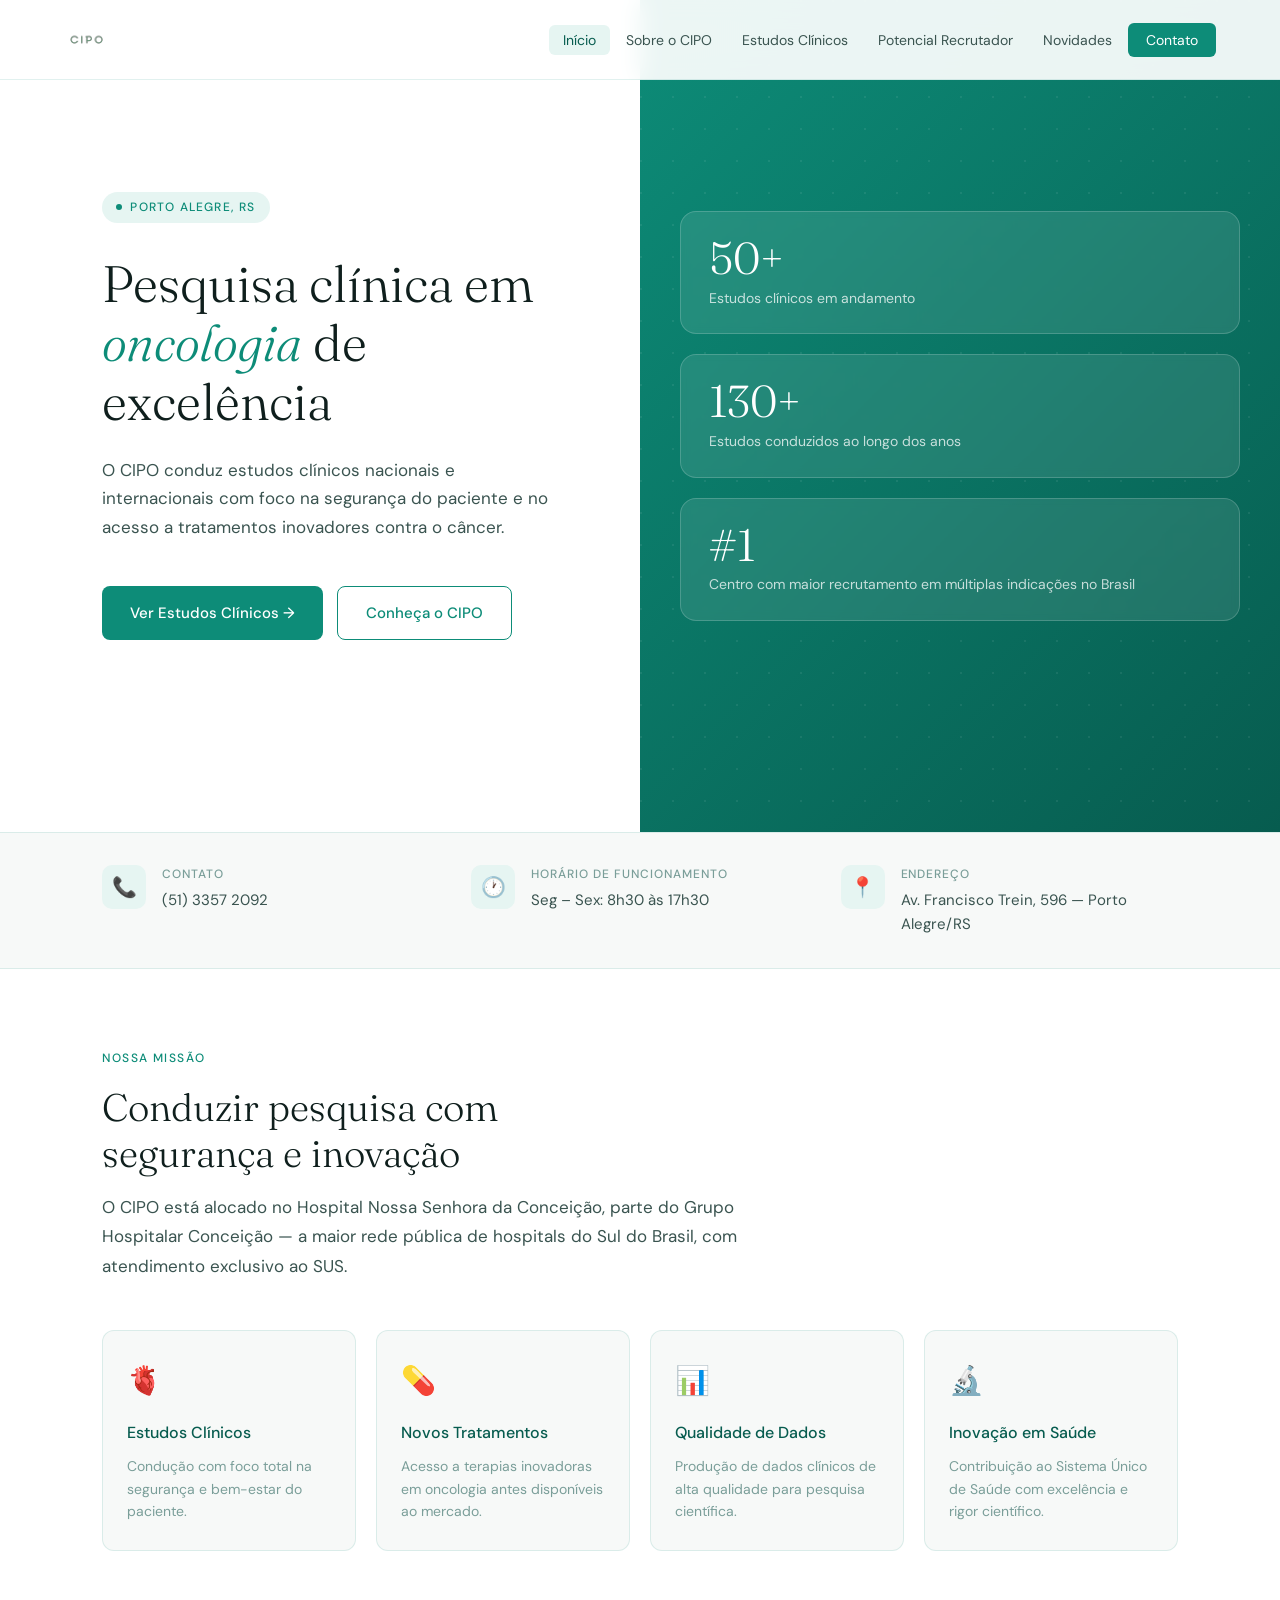
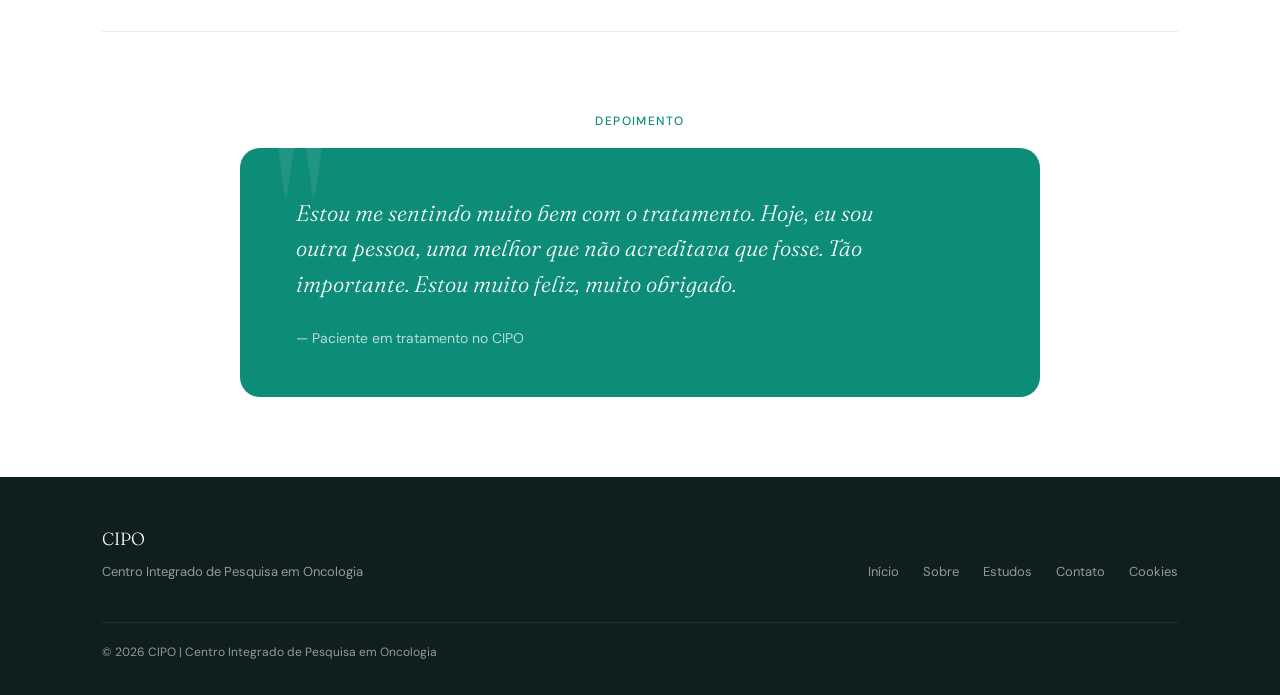
==== index.html @ 206fb2f0 "feat: refatoração e separação de CSS, atualização de logo de responsividade" ====
<!DOCTYPE html>
<html lang="pt-BR">
<head>
  <meta charset="UTF-8">
  <meta name="viewport" content="width=device-width, initial-scale=1.0">
  <title>CIPO — Centro Integrado de Pesquisa em Oncologia</title>

  <!-- Fontes -->
  <link href="https://fonts.googleapis.com/css2?family=Fraunces:ital,opsz,wght@0,9..144,300;0,9..144,400;1,9..144,300&family=DM+Sans:wght@300;400;500&display=swap" rel="stylesheet">

  <!-- Estilos -->
  <link rel="stylesheet" href="css/style.css">
</head>
<body>

<!-- ══════════════════════════════
     NAVBAR (igual em todas as páginas)
     ══════════════════════════════ -->
<nav id="navbar">
  <a href="index.html" class="logo">
    <img src="imagens/cipo logo.svg" alt="CIPO Logo" class="logo-img">
  
  </a>
  <ul class="nav-links">
    <li><a href="index.html"         class="active">Início</a></li>
    <li><a href="pages/sobre.html">Sobre o CIPO</a></li>
    <li><a href="pages/estudos.html">Estudos Clínicos</a></li>
    <li><a href="pages/recrutador.html">Potencial Recrutador</a></li>
    <li><a href="pages/novidades.html">Novidades</a></li>
    <li><a href="pages/contato.html" class="nav-cta">Contato</a></li>
  </ul>
</nav>

<!-- ══════════════════════════════
     HERO
     ══════════════════════════════ -->
<div class="hero">
  <div class="hero-left">
    <div class="hero-tag">Porto Alegre, RS</div>
    <h1>Pesquisa clínica em <em>oncologia</em> de excelência</h1>
    <p class="hero-desc">
      O CIPO conduz estudos clínicos nacionais e internacionais com foco
      na segurança do paciente e no acesso a tratamentos inovadores contra o câncer.
    </p>
    <div class="hero-actions">
      <a href="pages/estudos.html" class="btn-primary">Ver Estudos Clínicos →</a>
      <a href="pages/sobre.html"   class="btn-secondary">Conheça o CIPO</a>
    </div>
  </div>

  <div class="hero-right">
    <div class="hero-bg-pattern"></div>
    <div class="hero-right-inner">
      <div class="hero-stats">
        <div class="stat-card">
          <div class="stat-num">50+</div>
          <div class="stat-label">Estudos clínicos em andamento</div>
        </div>
        <div class="stat-card">
          <div class="stat-num">130+</div>
          <div class="stat-label">Estudos conduzidos ao longo dos anos</div>
        </div>
        <div class="stat-card">
          <div class="stat-num">#1</div>
          <div class="stat-label">Centro com maior recrutamento em múltiplas indicações no Brasil</div>
        </div>
      </div>
    </div>
  </div>
</div>

<!-- ══════════════════════════════
     BARRA DE INFO RÁPIDA
     ══════════════════════════════ -->
<div class="info-bar fade-in">
  <div class="info-item">
    <div class="info-icon">📞</div>
    <div>
      <div class="info-label">Contato</div>
      <div class="info-value">(51) 3357 2092</div>
    </div>
  </div>
  <div class="info-item">
    <div class="info-icon">🕐</div>
    <div>
      <div class="info-label">Horário de Funcionamento</div>
      <div class="info-value">Seg – Sex: 8h30 às 17h30</div>
    </div>
  </div>
  <div class="info-item">
    <div class="info-icon">📍</div>
    <div>
      <div class="info-label">Endereço</div>
      <div class="info-value">Av. Francisco Trein, 596 — Porto Alegre/RS</div>
    </div>
  </div>
</div>

<!-- ══════════════════════════════
     MISSÃO
     ══════════════════════════════ -->
<section class="fade-in">
  <span class="section-tag">Nossa missão</span>
  <h2 class="section-title">Conduzir pesquisa com<br>segurança e inovação</h2>
  <p class="section-body">
    O CIPO está alocado no Hospital Nossa Senhora da Conceição, parte do Grupo
    Hospitalar Conceição — a maior rede pública de hospitals do Sul do Brasil,
    com atendimento exclusivo ao SUS.
  </p>

  <div class="pillars">
    <div class="pillar">
      <div class="pillar-icon">🫀</div>
      <div class="pillar-name">Estudos Clínicos</div>
      <div class="pillar-desc">Condução com foco total na segurança e bem-estar do paciente.</div>
    </div>
    <div class="pillar">
      <div class="pillar-icon">💊</div>
      <div class="pillar-name">Novos Tratamentos</div>
      <div class="pillar-desc">Acesso a terapias inovadoras em oncologia antes disponíveis ao mercado.</div>
    </div>
    <div class="pillar">
      <div class="pillar-icon">📊</div>
      <div class="pillar-name">Qualidade de Dados</div>
      <div class="pillar-desc">Produção de dados clínicos de alta qualidade para pesquisa científica.</div>
    </div>
    <div class="pillar">
      <div class="pillar-icon">🔬</div>
      <div class="pillar-name">Inovação em Saúde</div>
      <div class="pillar-desc">Contribuição ao Sistema Único de Saúde com excelência e rigor científico.</div>
    </div>
  </div>
</section>

<div class="divider"></div>

<!-- ══════════════════════════════
     DEPOIMENTO
     ══════════════════════════════ -->
<section class="fade-in" style="text-align: center;">
  <span class="section-tag">Depoimento</span>
  <div class="testimony" style="text-align: left; max-width: 800px; margin: 0 auto;">
    <p class="testimony-text">
      Estou me sentindo muito bem com o tratamento. Hoje, eu sou outra pessoa,
      uma melhor que não acreditava que fosse. Tão importante. Estou muito feliz,
      muito obrigado.
    </p>
    <p class="testimony-author">— Paciente em tratamento no CIPO</p>
  </div>
</section>

<!-- ══════════════════════════════
     FOOTER
     ══════════════════════════════ -->
<footer>
  <div>
    <div class="footer-logo">CIPO</div>
    <p class="footer-tagline">Centro Integrado de Pesquisa em Oncologia</p>
  </div>
  <div class="footer-links">
    <a href="index.html">Início</a>
    <a href="pages/sobre.html">Sobre</a>
    <a href="pages/estudos.html">Estudos</a>
    <a href="pages/contato.html">Contato</a>
    <a href="#">Cookies</a>
  </div>
  <div class="footer-copy">© 2026 CIPO | Centro Integrado de Pesquisa em Oncologia</div>
</footer>

<script src="js/main.js"></script>
</body>
</html>
---- css/style.css ----
/* ============================================================
   CIPO — Estilos Globais
   Para mudar cores principais, edite as variáveis em :root
   ============================================================ */

*, *::before, *::after { box-sizing: border-box; margin: 0; padding: 0; }

:root {
  /* --- PALETA DE CORES --- */
  --teal:       #0D8C78;   /* cor principal (verde-azulado) */
  --teal-light: #1AAD94;   /* versão mais clara */
  --teal-pale:  #E6F5F2;   /* fundo suave */
  --teal-dark:  #075C4F;   /* versão escura (hover) */

  --ink:        #0F1F1D;   /* texto principal */
  --ink-mid:    #3A5450;   /* texto secundário */
  --ink-soft:   #7A9E99;   /* texto terciário / placeholder */

  --cream:      #F7F9F8;   /* fundo de seções alternadas */
  --white:      #FFFFFF;

  --border:     rgba(13,140,120,0.12);  /* borda padrão */
  --radius:     12px;                   /* arredondamento padrão */
}

html { scroll-behavior: smooth; }

body {
  font-family: 'DM Sans', sans-serif;
  background: var(--white);
  color: var(--ink);
  font-size: 16px;
  line-height: 1.6;
  overflow-x: hidden;
}

/* ── NAVBAR ── */
nav {
  position: fixed; top: 0; left: 0; right: 0; z-index: 100;
  display: flex; align-items: center; justify-content: space-between;
  padding: 0 5vw;
  height: 80px;
  background: rgba(255,255,255,0.92);
  backdrop-filter: blur(12px);
  border-bottom: 1px solid var(--border);
  transition: box-shadow 0.3s, height 0.3s;
}
nav.scrolled { box-shadow: 0 2px 24px rgba(13,140,120,0.08); height: 72px; }

.logo {
  display: flex; align-items: center; gap: 14px;
  text-decoration: none;
}
.logo-img {
  height: clamp(44px, 5vh, 52px);
  width: auto;
  transition: height 0.3s;
}
.logo-text {
  font-size: clamp(12px, 1.2vw, 14px);
  font-weight: 500;
  color: var(--ink-mid);
  letter-spacing: 0.04em;
  text-transform: uppercase;
  line-height: 1.2;
}

.nav-links {
  display: flex; align-items: center; gap: 2px;
  list-style: none;
}
.nav-links a {
  text-decoration: none;
  font-size: 14px; font-weight: 400;
  color: var(--ink-mid);
  padding: 6px 14px;
  border-radius: 6px;
  transition: background 0.2s, color 0.2s;
}
.nav-links a:hover,
.nav-links a.active {
  background: var(--teal-pale);
  color: var(--teal-dark);
}
/* botão de contato no menu */
.nav-cta {
  background: var(--teal) !important;
  color: var(--white) !important;
  padding: 8px 18px !important;
}
.nav-cta:hover { background: var(--teal-dark) !important; }

/* ── PÁGINAS ── */
.page { display: none; min-height: 100vh; padding-top: 68px; }
.page.active { display: block; }

/* ── BOTÕES ── */
.btn-primary {
  background: var(--teal); color: var(--white);
  border: none; border-radius: 8px;
  padding: 14px 28px; font-size: 15px; font-weight: 500;
  cursor: pointer; text-decoration: none;
  transition: background 0.2s, transform 0.15s;
  display: inline-flex; align-items: center; gap: 8px;
}
.btn-primary:hover { background: var(--teal-dark); transform: translateY(-1px); }

.btn-secondary {
  background: transparent; color: var(--teal);
  border: 1.5px solid var(--teal); border-radius: 8px;
  padding: 14px 28px; font-size: 15px; font-weight: 500;
  cursor: pointer; text-decoration: none;
  transition: background 0.2s, transform 0.15s;
  display: inline-flex; align-items: center; gap: 8px;
}
.btn-secondary:hover { background: var(--teal-pale); transform: translateY(-1px); }

/* ── SEÇÕES COMPARTILHADAS ── */
section { padding: 80px 8vw; }

.section-tag {
  font-size: 12px; font-weight: 500; letter-spacing: 0.12em;
  text-transform: uppercase; color: var(--teal);
  margin-bottom: 16px; display: block;
}
.section-title {
  font-family: 'Fraunces', serif;
  font-size: clamp(1.8rem, 3vw, 2.6rem);
  font-weight: 300; color: var(--ink);
  line-height: 1.2; margin-bottom: 16px;
}
.section-body {
  font-size: 17px; color: var(--ink-mid); line-height: 1.75;
  max-width: 640px; margin-bottom: 40px;
}
.divider {
  height: 1px; background: var(--border);
  margin: 0 8vw;
}

/* ── HERO (index.html) ── */
.hero {
  position: relative;
  min-height: calc(100vh - 68px);
  display: grid;
  grid-template-columns: 1fr 1fr;
  overflow: hidden;
}
.hero-left {
  display: flex; flex-direction: column; justify-content: center;
  padding: 80px 6vw 80px 8vw;
  position: relative; z-index: 2;
}
.hero-tag {
  display: inline-flex; align-items: center; gap: 8px;
  font-size: 12px; font-weight: 500; letter-spacing: 0.1em;
  text-transform: uppercase; color: var(--teal);
  background: var(--teal-pale); border-radius: 100px;
  padding: 6px 14px; margin-bottom: 32px;
  width: fit-content;
}
.hero-tag::before {
  content: ''; width: 6px; height: 6px;
  background: var(--teal); border-radius: 50%;
}
.hero h1 {
  font-family: 'Fraunces', serif;
  font-size: clamp(2.4rem, 4vw, 3.6rem);
  font-weight: 300; line-height: 1.15;
  color: var(--ink);
  margin-bottom: 24px;
}
.hero h1 em { font-style: italic; color: var(--teal); }
.hero-desc {
  font-size: 17px; color: var(--ink-mid);
  line-height: 1.7; max-width: 480px;
  margin-bottom: 44px;
}
.hero-actions { display: flex; gap: 14px; flex-wrap: wrap; }

.hero-right {
  position: relative; overflow: hidden;
  background: linear-gradient(135deg, #0D8C78 0%, #075C4F 100%);
}
.hero-right-inner {
  position: absolute; inset: 0;
  display: flex; align-items: center; justify-content: center;
}
.hero-stats { display: grid; gap: 20px; padding: 40px; width: 100%; }

.stat-card {
  background: rgba(255,255,255,0.1);
  border: 1px solid rgba(255,255,255,0.18);
  border-radius: 16px; padding: 24px 28px;
  backdrop-filter: blur(4px);
  animation: fadeUp 0.7s ease both;
}
.stat-card:nth-child(2) { animation-delay: 0.1s; }
.stat-card:nth-child(3) { animation-delay: 0.2s; }

.stat-num {
  font-family: 'Fraunces', serif;
  font-size: 2.8rem; font-weight: 300;
  color: var(--white); line-height: 1;
  margin-bottom: 6px;
}
.stat-label { font-size: 14px; color: rgba(255,255,255,0.75); }

.hero-bg-pattern {
  position: absolute; inset: 0; opacity: 0.07;
  background-image: radial-gradient(circle at 1px 1px, white 1px, transparent 0);
  background-size: 32px 32px;
}

@keyframes fadeUp {
  from { opacity: 0; transform: translateY(20px); }
  to   { opacity: 1; transform: translateY(0); }
}

/* ── BARRA DE INFO RÁPIDA ── */
.info-bar {
  background: var(--cream);
  border-top: 1px solid var(--border);
  border-bottom: 1px solid var(--border);
  padding: 32px 8vw;
  display: grid; grid-template-columns: repeat(3, 1fr);
  gap: 32px;
}
.info-item { display: flex; align-items: flex-start; gap: 16px; }
.info-icon {
  width: 44px; height: 44px; flex-shrink: 0;
  background: var(--teal-pale); border-radius: 10px;
  display: flex; align-items: center; justify-content: center;
  font-size: 20px;
}
.info-label {
  font-size: 12px; font-weight: 500; text-transform: uppercase;
  letter-spacing: 0.08em; color: var(--ink-soft); margin-bottom: 4px;
}
.info-value { font-size: 15px; color: var(--ink-mid); }

/* ── PILARES DA MISSÃO ── */
.pillars {
  display: grid; grid-template-columns: repeat(4, 1fr);
  gap: 20px; margin-top: 48px;
}
.pillar {
  background: var(--cream); border-radius: var(--radius);
  padding: 28px 24px;
  border: 1px solid var(--border);
  transition: border-color 0.2s, transform 0.2s;
}
.pillar:hover { border-color: var(--teal); transform: translateY(-3px); }
.pillar-icon  { font-size: 28px; margin-bottom: 16px; }
.pillar-name  { font-weight: 500; font-size: 16px; color: var(--teal-dark); margin-bottom: 10px; }
.pillar-desc  { font-size: 14px; color: var(--ink-soft); line-height: 1.6; }

/* ── DEPOIMENTO ── */
.testimony {
  background: var(--teal); border-radius: 20px;
  padding: 48px 56px; margin-top: 48px;
  position: relative; overflow: hidden;
}
.testimony::before {
  content: '"';
  font-family: 'Fraunces', serif;
  font-size: 14rem; color: rgba(255,255,255,0.08);
  position: absolute; top: -40px; left: 32px;
  line-height: 1; pointer-events: none;
}
.testimony-text {
  font-family: 'Fraunces', serif;
  font-size: 1.4rem; font-weight: 300; font-style: italic;
  color: var(--white); line-height: 1.6;
  max-width: 600px; position: relative; z-index: 1;
}
.testimony-author {
  margin-top: 24px; font-size: 14px;
  color: rgba(255,255,255,0.7); position: relative; z-index: 1;
}

/* ── SOBRE: EQUIPE ── */
.about-grid {
  display: grid; grid-template-columns: 1fr 1fr;
  gap: 60px; align-items: start;
}
.about-text p { color: var(--ink-mid); line-height: 1.8; margin-bottom: 20px; font-size: 16px; }
.about-images { display: grid; grid-template-columns: 1fr 1fr; gap: 12px; }
.about-img-placeholder {
  border-radius: 10px; overflow: hidden;
  background: linear-gradient(135deg, var(--teal-pale), #cdeae4);
  display: flex; align-items: center; justify-content: center;
  color: var(--teal); font-size: 40px; height: 180px;
}

.team-section { background: var(--cream); }
.team-category { margin-bottom: 36px; }
.team-cat-title {
  font-size: 11px; font-weight: 500; letter-spacing: 0.14em;
  text-transform: uppercase; color: var(--teal);
  padding-bottom: 12px; margin-bottom: 16px;
  border-bottom: 2px solid var(--teal-pale);
}
.team-grid { display: grid; grid-template-columns: repeat(auto-fill, minmax(240px, 1fr)); gap: 12px; }
.team-card {
  background: var(--white); border-radius: 10px;
  padding: 16px 20px; border: 1px solid var(--border);
  display: flex; align-items: center; gap: 14px;
}
.team-avatar {
  width: 40px; height: 40px; border-radius: 50%;
  background: linear-gradient(135deg, var(--teal-pale), #cdeae4);
  flex-shrink: 0; display: flex; align-items: center;
  justify-content: center; font-size: 14px; color: var(--teal);
  font-weight: 500;
}
.team-name  { font-size: 14px; font-weight: 500; color: var(--ink); }
.team-role  { font-size: 12px; color: var(--ink-soft); margin-top: 2px; }

/* ── ESTUDOS CLÍNICOS ── */
.estudos-header {
  display: flex; align-items: flex-start;
  justify-content: space-between; gap: 40px; flex-wrap: wrap;
  margin-bottom: 48px;
}
.estudos-search {
  display: flex; gap: 10px; align-items: center;
  background: var(--cream); border: 1.5px solid var(--border);
  border-radius: 10px; padding: 10px 16px; width: 300px;
}
.estudos-search input {
  border: none; background: transparent; outline: none;
  font-family: 'DM Sans', sans-serif;
  font-size: 14px; color: var(--ink); width: 100%;
}
.estudos-search input::placeholder { color: var(--ink-soft); }

.cancer-type { margin-bottom: 52px; }
.cancer-type-header { display: flex; align-items: center; gap: 12px; margin-bottom: 24px; }
.cancer-type-dot { width: 10px; height: 10px; background: var(--teal); border-radius: 50%; }
.cancer-type-title { font-family: 'Fraunces', serif; font-size: 1.3rem; font-weight: 400; color: var(--ink); }

.study-cards { display: grid; gap: 16px; }
.study-card {
  background: var(--white); border: 1px solid var(--border);
  border-radius: var(--radius); padding: 24px 28px;
  border-left: 4px solid var(--teal);
  transition: box-shadow 0.2s;
}
.study-card:hover { box-shadow: 0 4px 24px rgba(13,140,120,0.1); }
.study-name { font-weight: 500; color: var(--teal-dark); font-size: 15px; margin-bottom: 14px; }
.study-badge {
  display: inline-block; background: #FFF3CD; color: #7A5C00;
  font-size: 11px; font-weight: 500; padding: 3px 10px;
  border-radius: 100px; margin-left: 10px; vertical-align: middle;
}
.study-criteria {
  list-style: none; display: flex; flex-wrap: wrap;
  gap: 8px; margin-bottom: 16px;
}
.study-criteria li {
  background: var(--teal-pale); color: var(--teal-dark);
  font-size: 12px; padding: 4px 12px; border-radius: 100px;
}
.study-link {
  font-size: 13px; color: var(--teal); text-decoration: none;
  font-weight: 500; display: inline-flex; align-items: center; gap: 4px;
}
.study-link:hover { color: var(--teal-dark); }

/* ── POTENCIAL RECRUTADOR ── */
.recruta-hero {
  background: linear-gradient(135deg, var(--teal-dark) 0%, var(--teal) 100%);
  border-radius: 20px; padding: 56px 60px;
  color: var(--white); margin-bottom: 48px;
}
.recruta-hero h2 { font-family: 'Fraunces', serif; font-size: 2rem; font-weight: 300; margin-bottom: 16px; }
.recruta-hero p  { font-size: 16px; color: rgba(255,255,255,0.8); max-width: 560px; }

.recruta-grid { display: grid; grid-template-columns: repeat(3, 1fr); gap: 20px; }
.recruta-card {
  background: var(--cream); border: 1px solid var(--border);
  border-radius: var(--radius); padding: 28px 24px;
  transition: border-color 0.2s, transform 0.2s;
}
.recruta-card:hover { border-color: var(--teal); transform: translateY(-2px); }
.recruta-cancer {
  font-weight: 500; color: var(--teal-dark); font-size: 16px;
  margin-bottom: 12px; display: flex; align-items: center; gap: 8px;
}
.recruta-rank {
  background: var(--teal); color: var(--white);
  font-size: 11px; font-weight: 500; padding: 3px 10px; border-radius: 100px;
}
.recruta-detail { font-size: 14px; color: var(--ink-soft); line-height: 1.6; }

/* ── NOVIDADES ── */
.news-grid { display: grid; grid-template-columns: repeat(3, 1fr); gap: 24px; margin-top: 40px; }
.news-card {
  border: 1px solid var(--border); border-radius: var(--radius);
  overflow: hidden; background: var(--white);
  transition: box-shadow 0.2s, transform 0.2s;
}
.news-card:hover { box-shadow: 0 6px 32px rgba(13,140,120,0.1); transform: translateY(-3px); }
.news-thumb {
  height: 180px; background: linear-gradient(135deg, var(--teal-pale), #b8e6de);
  display: flex; align-items: center; justify-content: center; font-size: 40px;
}
.news-body    { padding: 20px 22px; }
.news-date    { font-size: 12px; color: var(--ink-soft); margin-bottom: 8px; }
.news-title   { font-weight: 500; color: var(--ink); font-size: 15px; line-height: 1.4; margin-bottom: 10px; }
.news-excerpt { font-size: 13px; color: var(--ink-soft); line-height: 1.6; }

.instagram-section { background: var(--cream); padding: 60px 8vw; }
.insta-grid {
  display: grid; grid-template-columns: repeat(5, 1fr);
  gap: 8px; margin-top: 32px;
}
.insta-cell {
  aspect-ratio: 1;
  background: linear-gradient(135deg, var(--teal-pale), #b8e6de);
  border-radius: 8px; display: flex; align-items: center;
  justify-content: center; font-size: 24px; cursor: pointer;
  transition: opacity 0.2s;
}
.insta-cell:hover { opacity: 0.85; }

/* ── CONTATO ── */
.contact-grid { display: grid; grid-template-columns: 1fr 1fr; gap: 60px; align-items: start; }
.contact-info-title { font-family: 'Fraunces', serif; font-size: 1.6rem; font-weight: 300; color: var(--ink); margin-bottom: 32px; }
.contact-detail { display: flex; align-items: flex-start; gap: 16px; margin-bottom: 24px; }
.contact-detail-icon {
  width: 44px; height: 44px;
  background: var(--teal-pale); border-radius: 10px;
  display: flex; align-items: center; justify-content: center;
  font-size: 18px; flex-shrink: 0;
}
.contact-detail-label { font-size: 12px; color: var(--ink-soft); text-transform: uppercase; letter-spacing: 0.08em; margin-bottom: 4px; }
.contact-detail-value { font-size: 15px; color: var(--ink-mid); }

.map-placeholder {
  margin-top: 24px; height: 220px;
  background: linear-gradient(135deg, #e0f2ee, #c5e8e0);
  border-radius: 12px; border: 1px solid var(--border);
  display: flex; align-items: center; justify-content: center;
  flex-direction: column; gap: 8px; color: var(--teal); font-size: 14px;
}
.map-placeholder .map-icon { font-size: 32px; }

.contact-form-title { font-family: 'Fraunces', serif; font-size: 1.6rem; font-weight: 300; color: var(--ink); margin-bottom: 32px; }
.form-group { margin-bottom: 20px; }
.form-group label { display: block; font-size: 13px; font-weight: 500; color: var(--ink-mid); margin-bottom: 8px; }
.form-group input,
.form-group textarea {
  width: 100%; padding: 12px 16px;
  border: 1.5px solid var(--border); border-radius: 8px;
  font-family: 'DM Sans', sans-serif; font-size: 15px;
  color: var(--ink); background: var(--cream);
  outline: none; transition: border-color 0.2s; resize: vertical;
}
.form-group input:focus,
.form-group textarea:focus { border-color: var(--teal); background: var(--white); }

/* ── FOOTER ── */
footer {
  background: var(--ink); color: rgba(255,255,255,0.55);
  padding: 48px 8vw 32px;
  display: grid; grid-template-columns: 1fr auto;
  gap: 40px; align-items: end;
}
.footer-logo { font-family: 'Fraunces', serif; font-size: 1.1rem; font-weight: 300; color: var(--white); margin-bottom: 8px; }
.footer-tagline { font-size: 13px; }
.footer-links { display: flex; gap: 24px; flex-wrap: wrap; }
.footer-links a { color: rgba(255,255,255,0.55); text-decoration: none; font-size: 13px; transition: color 0.2s; }
.footer-links a:hover { color: var(--white); }
.footer-copy { grid-column: 1 / -1; border-top: 1px solid rgba(255,255,255,0.08); padding-top: 20px; font-size: 12px; }

/* ── ANIMAÇÕES ── */
.fade-in {
  opacity: 0; transform: translateY(16px);
  transition: opacity 0.5s ease, transform 0.5s ease;
}
.fade-in.visible { opacity: 1; transform: none; }
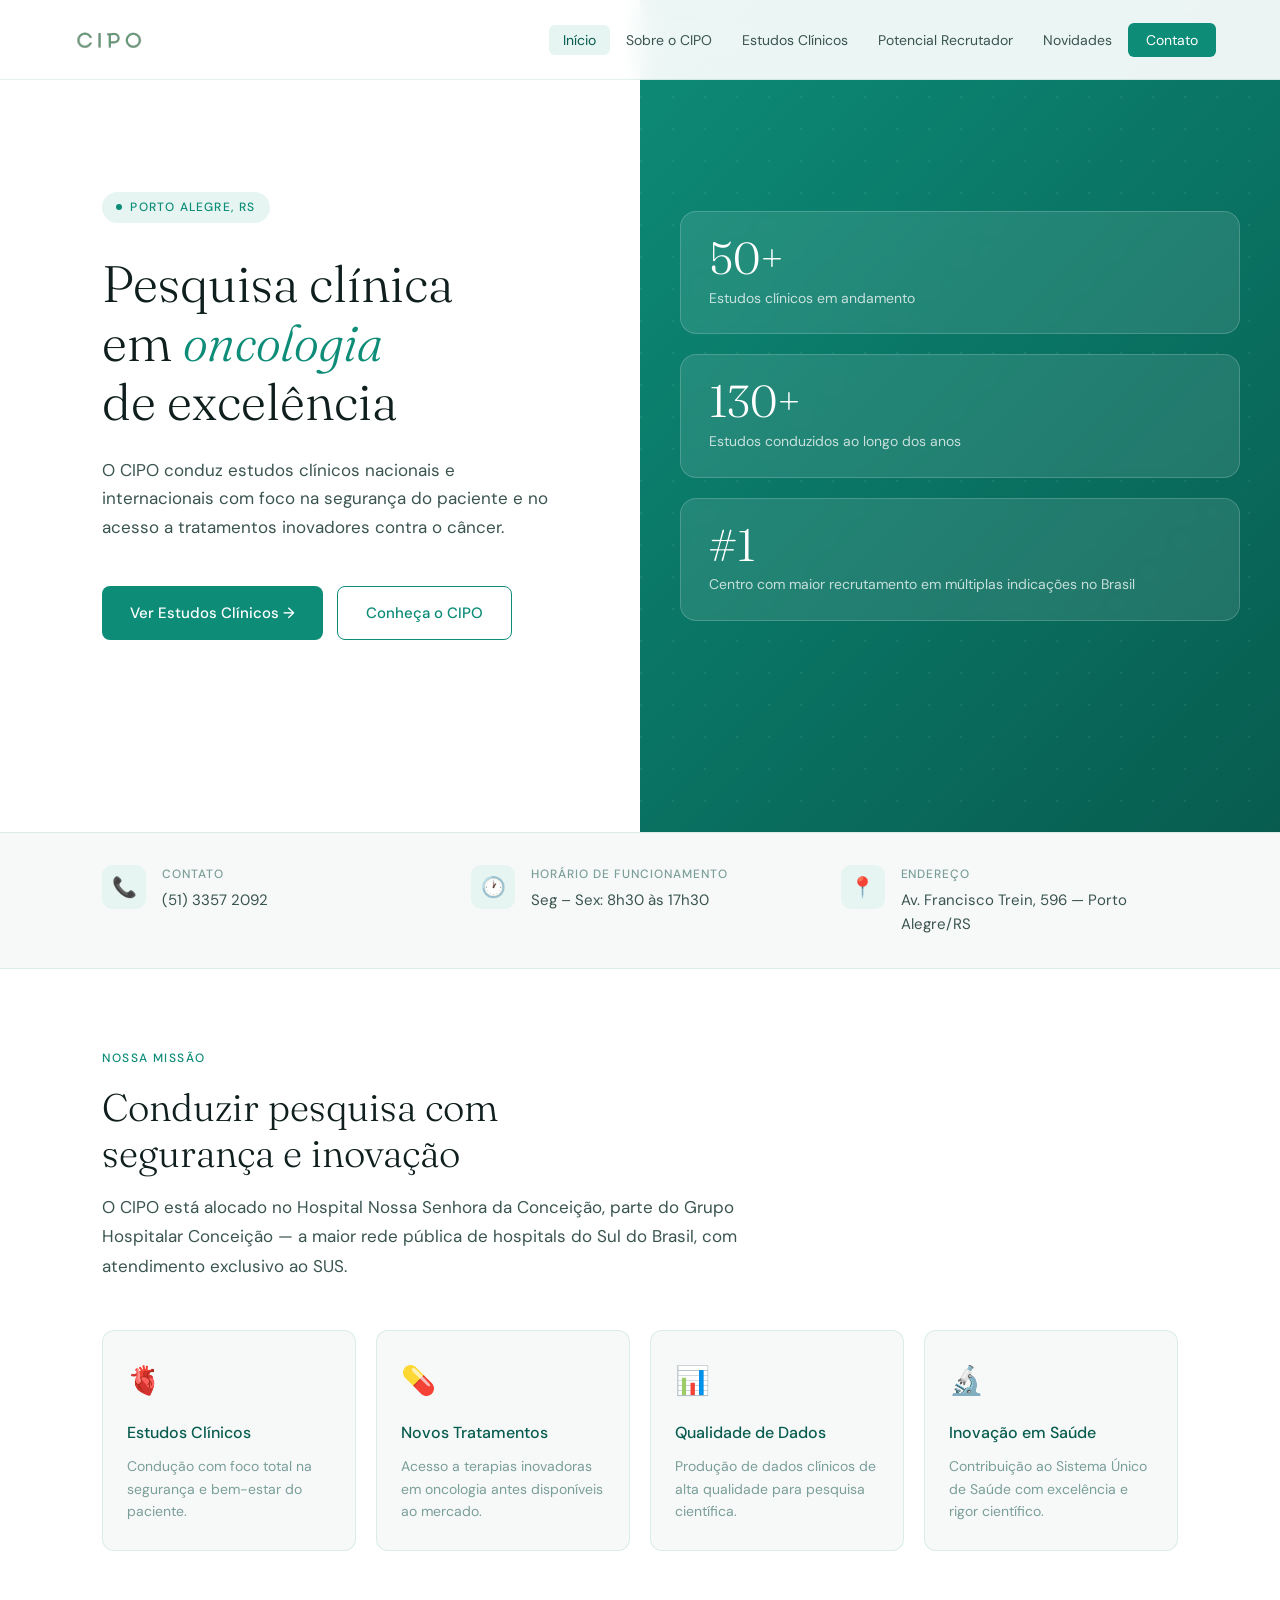
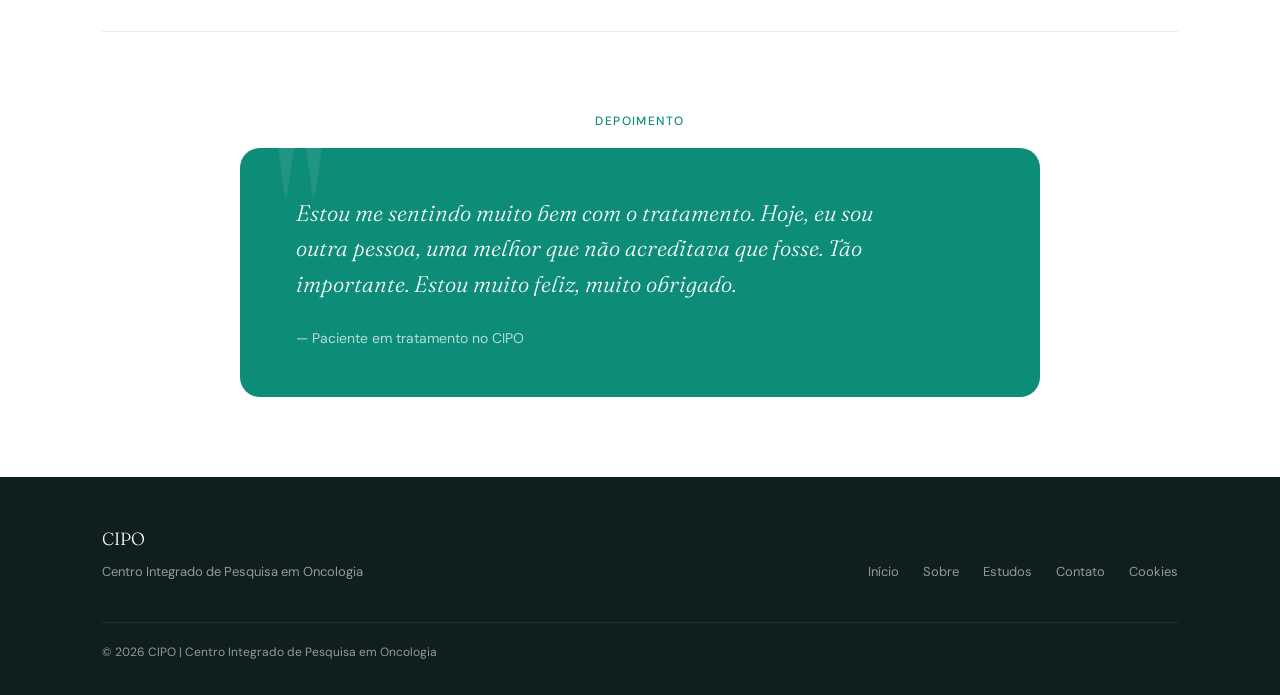
==== commit c7153ddb: "feat: refatoração modular do CSS, atualização da equipe e correções de UI" ====
--- a/index.html
+++ b/index.html
@@ -9,7 +9,9 @@
   <link href="https://fonts.googleapis.com/css2?family=Fraunces:ital,opsz,wght@0,9..144,300;0,9..144,400;1,9..144,300&family=DM+Sans:wght@300;400;500&display=swap" rel="stylesheet">
 
   <!-- Estilos -->
-  <link rel="stylesheet" href="css/style.css">
+  <link rel="stylesheet" href="css/variables.css">
+  <link rel="stylesheet" href="css/global.css">
+  <link rel="stylesheet" href="css/home.css">
 </head>
 <body>
 
--- a/css/variables.css
+++ b/css/variables.css
@@ -0,0 +1,17 @@
+:root {
+  /* --- PALETA DE CORES --- */
+  --teal:       #0D8C78;   /* cor principal (verde-azulado) */
+  --teal-light: #1AAD94;   /* versão mais clara */
+  --teal-pale:  #E6F5F2;   /* fundo suave */
+  --teal-dark:  #075C4F;   /* versão escura (hover) */
+
+  --ink:        #0F1F1D;   /* texto principal */
+  --ink-mid:    #3A5450;   /* texto secundário */
+  --ink-soft:   #7A9E99;   /* texto terciário / placeholder */
+
+  --cream:      #F7F9F8;   /* fundo de seções alternadas */
+  --white:      #FFFFFF;
+
+  --border:     rgba(13,140,120,0.12);  /* borda padrão */
+  --radius:     12px;                   /* arredondamento padrão */
+}
--- a/css/global.css
+++ b/css/global.css
@@ -0,0 +1,189 @@
+/* ============================================================
+   CIPO — Estilos Globais
+   ============================================================ */
+
+*, *::before, *::after { box-sizing: border-box; margin: 0; padding: 0; }
+
+html { scroll-behavior: smooth; }
+
+body {
+  font-family: 'DM Sans', sans-serif;
+  background: var(--white);
+  color: var(--ink);
+  font-size: 16px;
+  line-height: 1.6;
+  overflow-x: hidden;
+}
+
+/* ── NAVBAR ── */
+nav {
+  position: fixed; top: 0; left: 0; right: 0; z-index: 100;
+  display: flex; align-items: center; justify-content: space-between;
+  padding: 0 5vw;
+  height: 80px;
+  background: rgba(255,255,255,0.92);
+  backdrop-filter: blur(12px);
+  border-bottom: 1px solid var(--border);
+  transition: box-shadow 0.3s, height 0.3s;
+}
+nav.scrolled { box-shadow: 0 2px 24px rgba(13,140,120,0.08); height: 72px; }
+
+.logo {
+  display: flex; align-items: center; gap: 14px;
+  text-decoration: none;
+}
+.logo-img {
+  height: clamp(90px, 6vh, 60px);
+  width: auto;
+  transition: height 0.3s;
+  display: block;
+}
+.logo-text {
+  font-size: clamp(12px, 1.2vw, 14px);
+  font-weight: 500;
+  color: var(--ink-mid);
+  letter-spacing: 0.04em;
+  text-transform: uppercase;
+  line-height: 1.2;
+}
+
+.nav-links {
+  display: flex; align-items: center; gap: 2px;
+  list-style: none;
+  white-space: nowrap;
+}
+.nav-links a {
+  text-decoration: none;
+  font-size: 14px; font-weight: 400;
+  color: var(--ink-mid);
+  padding: 6px 14px;
+  border-radius: 6px;
+  transition: background 0.2s, color 0.2s;
+}
+.nav-links a:hover,
+.nav-links a.active {
+  background: var(--teal-pale);
+  color: var(--teal-dark);
+}
+/* botão de contato no menu */
+.nav-cta {
+  background: var(--teal) !important;
+  color: var(--white) !important;
+  padding: 8px 18px !important;
+}
+.nav-cta:hover { background: var(--teal-dark) !important; }
+
+/* ── PÁGINAS ── */
+.page { display: none; min-height: 100vh; padding-top: 68px; }
+.page.active { display: block; }
+
+/* ── BOTÕES ── */
+.btn-primary {
+  background: var(--teal); color: var(--white);
+  border: none; border-radius: 8px;
+  padding: 14px 28px; font-size: 15px; font-weight: 500;
+  cursor: pointer; text-decoration: none;
+  transition: background 0.2s, transform 0.15s;
+  display: inline-flex; align-items: center; gap: 8px;
+}
+.btn-primary:hover { background: var(--teal-dark); transform: translateY(-1px); }
+
+.btn-secondary {
+  background: transparent; color: var(--teal);
+  border: 1.5px solid var(--teal); border-radius: 8px;
+  padding: 14px 28px; font-size: 15px; font-weight: 500;
+  cursor: pointer; text-decoration: none;
+  transition: background 0.2s, transform 0.15s;
+  display: inline-flex; align-items: center; gap: 8px;
+}
+.btn-secondary:hover { background: var(--teal-pale); transform: translateY(-1px); }
+
+/* ── SEÇÕES COMPARTILHADAS ── */
+section { padding: 80px 8vw; }
+
+.section-tag {
+  font-size: 12px; font-weight: 500; letter-spacing: 0.12em;
+  text-transform: uppercase; color: var(--teal);
+  margin-bottom: 16px; display: block;
+}
+.section-title {
+  font-family: 'Fraunces', serif;
+  font-size: clamp(1.8rem, 3vw, 2.6rem);
+  font-weight: 300; color: var(--ink);
+  line-height: 1.2; margin-bottom: 16px;
+  text-wrap: balance;
+  overflow-wrap: break-word;
+  hyphens: none;
+}
+.section-body {
+  font-size: 17px; color: var(--ink-mid); line-height: 1.75;
+  max-width: 640px; margin-bottom: 40px;
+}
+.divider {
+  height: 1px; background: var(--border);
+  margin: 0 8vw;
+}
+
+/* ── DEPOIMENTO ── */
+.testimony {
+  background: var(--teal); border-radius: 20px;
+  padding: 48px 56px; margin-top: 48px;
+  position: relative; overflow: hidden;
+}
+.testimony::before {
+  content: '"';
+  font-family: 'Fraunces', serif;
+  font-size: 14rem; color: rgba(255,255,255,0.08);
+  position: absolute; top: -40px; left: 32px;
+  line-height: 1; pointer-events: none;
+}
+.testimony-text {
+  font-family: 'Fraunces', serif;
+  font-size: 1.4rem; font-weight: 300; font-style: italic;
+  color: var(--white); line-height: 1.6;
+  max-width: 600px; position: relative; z-index: 1;
+}
+.testimony-author {
+  margin-top: 24px; font-size: 14px;
+  color: rgba(255,255,255,0.7); position: relative; z-index: 1;
+}
+
+/* ── FOOTER ── */
+footer {
+  background: var(--ink); color: rgba(255,255,255,0.55);
+  padding: 48px 8vw 32px;
+  display: grid; grid-template-columns: 1fr auto;
+  gap: 40px; align-items: end;
+}
+.footer-logo { font-family: 'Fraunces', serif; font-size: 1.1rem; font-weight: 300; color: var(--white); margin-bottom: 8px; }
+.footer-tagline { font-size: 13px; }
+.footer-links { display: flex; gap: 24px; flex-wrap: wrap; }
+.footer-links a { color: rgba(255,255,255,0.55); text-decoration: none; font-size: 13px; transition: color 0.2s; }
+.footer-links a:hover { color: var(--white); }
+.footer-copy { grid-column: 1 / -1; border-top: 1px solid rgba(255,255,255,0.08); padding-top: 20px; font-size: 12px; }
+
+/* ── ANIMAÇÕES ── */
+.fade-in {
+  opacity: 0; transform: translateY(16px);
+  transition: opacity 0.5s ease, transform 0.5s ease;
+}
+.fade-in.visible { opacity: 1; transform: none; }
+
+@keyframes fadeUp {
+  from { opacity: 0; transform: translateY(20px); }
+  to   { opacity: 1; transform: translateY(0); }
+}
+
+/* ── MEDIA QUERIES GLOBAIS ── */
+@media (max-width: 900px) {
+  .nav-links { gap: 0; }
+  .nav-links a { padding: 6px 10px; font-size: 13px; }
+}
+
+@media (max-width: 600px) {
+  nav { padding: 0 4vw; }
+  .logo-img { height: 36px; }
+  .nav-links { display: none; }
+  
+  section { padding: 60px 6vw; }
+}
--- a/css/home.css
+++ b/css/home.css
@@ -0,0 +1,122 @@
+/* ── HERO (index.html) ── */
+.hero {
+  position: relative;
+  min-height: calc(100vh - 68px);
+  display: grid;
+  grid-template-columns: 1fr 1fr;
+  overflow: hidden;
+}
+.hero-left {
+  display: flex; flex-direction: column; justify-content: center;
+  padding: 80px 6vw 80px 8vw;
+  position: relative; z-index: 2;
+}
+.hero-tag {
+  display: inline-flex; align-items: center; gap: 8px;
+  font-size: 12px; font-weight: 500; letter-spacing: 0.1em;
+  text-transform: uppercase; color: var(--teal);
+  background: var(--teal-pale); border-radius: 100px;
+  padding: 6px 14px; margin-bottom: 32px;
+  width: fit-content;
+}
+.hero-tag::before {
+  content: ''; width: 6px; height: 6px;
+  background: var(--teal); border-radius: 50%;
+}
+.hero h1 {
+  font-family: 'Fraunces', serif;
+  font-size: clamp(2.4rem, 4vw, 3.6rem);
+  font-weight: 300; line-height: 1.15;
+  color: var(--ink);
+  margin-bottom: 24px;
+  text-wrap: balance;
+}
+.hero h1 em { font-style: italic; color: var(--teal); }
+.hero-desc {
+  font-size: 17px; color: var(--ink-mid);
+  line-height: 1.7; max-width: 480px;
+  margin-bottom: 44px;
+}
+.hero-actions { display: flex; gap: 14px; flex-wrap: wrap; }
+
+.hero-right {
+  position: relative; overflow: hidden;
+  background: linear-gradient(135deg, #0D8C78 0%, #075C4F 100%);
+}
+.hero-right-inner {
+  position: absolute; inset: 0;
+  display: flex; align-items: center; justify-content: center;
+}
+.hero-stats { display: grid; gap: 20px; padding: 40px; width: 100%; }
+
+.stat-card {
+  background: rgba(255,255,255,0.1);
+  border: 1px solid rgba(255,255,255,0.18);
+  border-radius: 16px; padding: 24px 28px;
+  backdrop-filter: blur(4px);
+  animation: fadeUp 0.7s ease both;
+}
+.stat-card:nth-child(2) { animation-delay: 0.1s; }
+.stat-card:nth-child(3) { animation-delay: 0.2s; }
+
+.stat-num {
+  font-family: 'Fraunces', serif;
+  font-size: 2.8rem; font-weight: 300;
+  color: var(--white); line-height: 1;
+  margin-bottom: 6px;
+}
+.stat-label { font-size: 14px; color: rgba(255,255,255,0.75); }
+
+.hero-bg-pattern {
+  position: absolute; inset: 0; opacity: 0.07;
+  background-image: radial-gradient(circle at 1px 1px, white 1px, transparent 0);
+  background-size: 32px 32px;
+}
+
+/* ── BARRA DE INFO RÁPIDA ── */
+.info-bar {
+  background: var(--cream);
+  border-top: 1px solid var(--border);
+  border-bottom: 1px solid var(--border);
+  padding: 32px 8vw;
+  display: grid; grid-template-columns: repeat(auto-fit, minmax(250px, 1fr));
+  gap: 32px;
+}
+.info-item { display: flex; align-items: flex-start; gap: 16px; }
+.info-icon {
+  width: 44px; height: 44px; flex-shrink: 0;
+  background: var(--teal-pale); border-radius: 10px;
+  display: flex; align-items: center; justify-content: center;
+  font-size: 20px;
+}
+.info-label {
+  font-size: 12px; font-weight: 500; text-transform: uppercase;
+  letter-spacing: 0.08em; color: var(--ink-soft); margin-bottom: 4px;
+}
+.info-value { font-size: 15px; color: var(--ink-mid); word-break: keep-all; }
+
+/* ── PILARES DA MISSÃO ── */
+.pillars {
+  display: grid; grid-template-columns: repeat(auto-fit, minmax(220px, 1fr));
+  gap: 20px; margin-top: 48px;
+}
+.pillar {
+  background: var(--cream); border-radius: var(--radius);
+  padding: 28px 24px;
+  border: 1px solid var(--border);
+  transition: border-color 0.2s, transform 0.2s;
+}
+.pillar:hover { border-color: var(--teal); transform: translateY(-3px); }
+.pillar-icon  { font-size: 28px; margin-bottom: 16px; }
+.pillar-name  { font-weight: 500; font-size: 16px; color: var(--teal-dark); margin-bottom: 10px; }
+.pillar-desc  { font-size: 14px; color: var(--ink-soft); line-height: 1.6; }
+
+@media (max-width: 900px) {
+  .hero { grid-template-columns: 1fr; }
+  .hero-right { height: 400px; }
+}
+
+@media (max-width: 600px) {
+  .hero-left { padding: 60px 6vw; }
+  .info-bar { grid-template-columns: 1fr; gap: 24px; }
+}
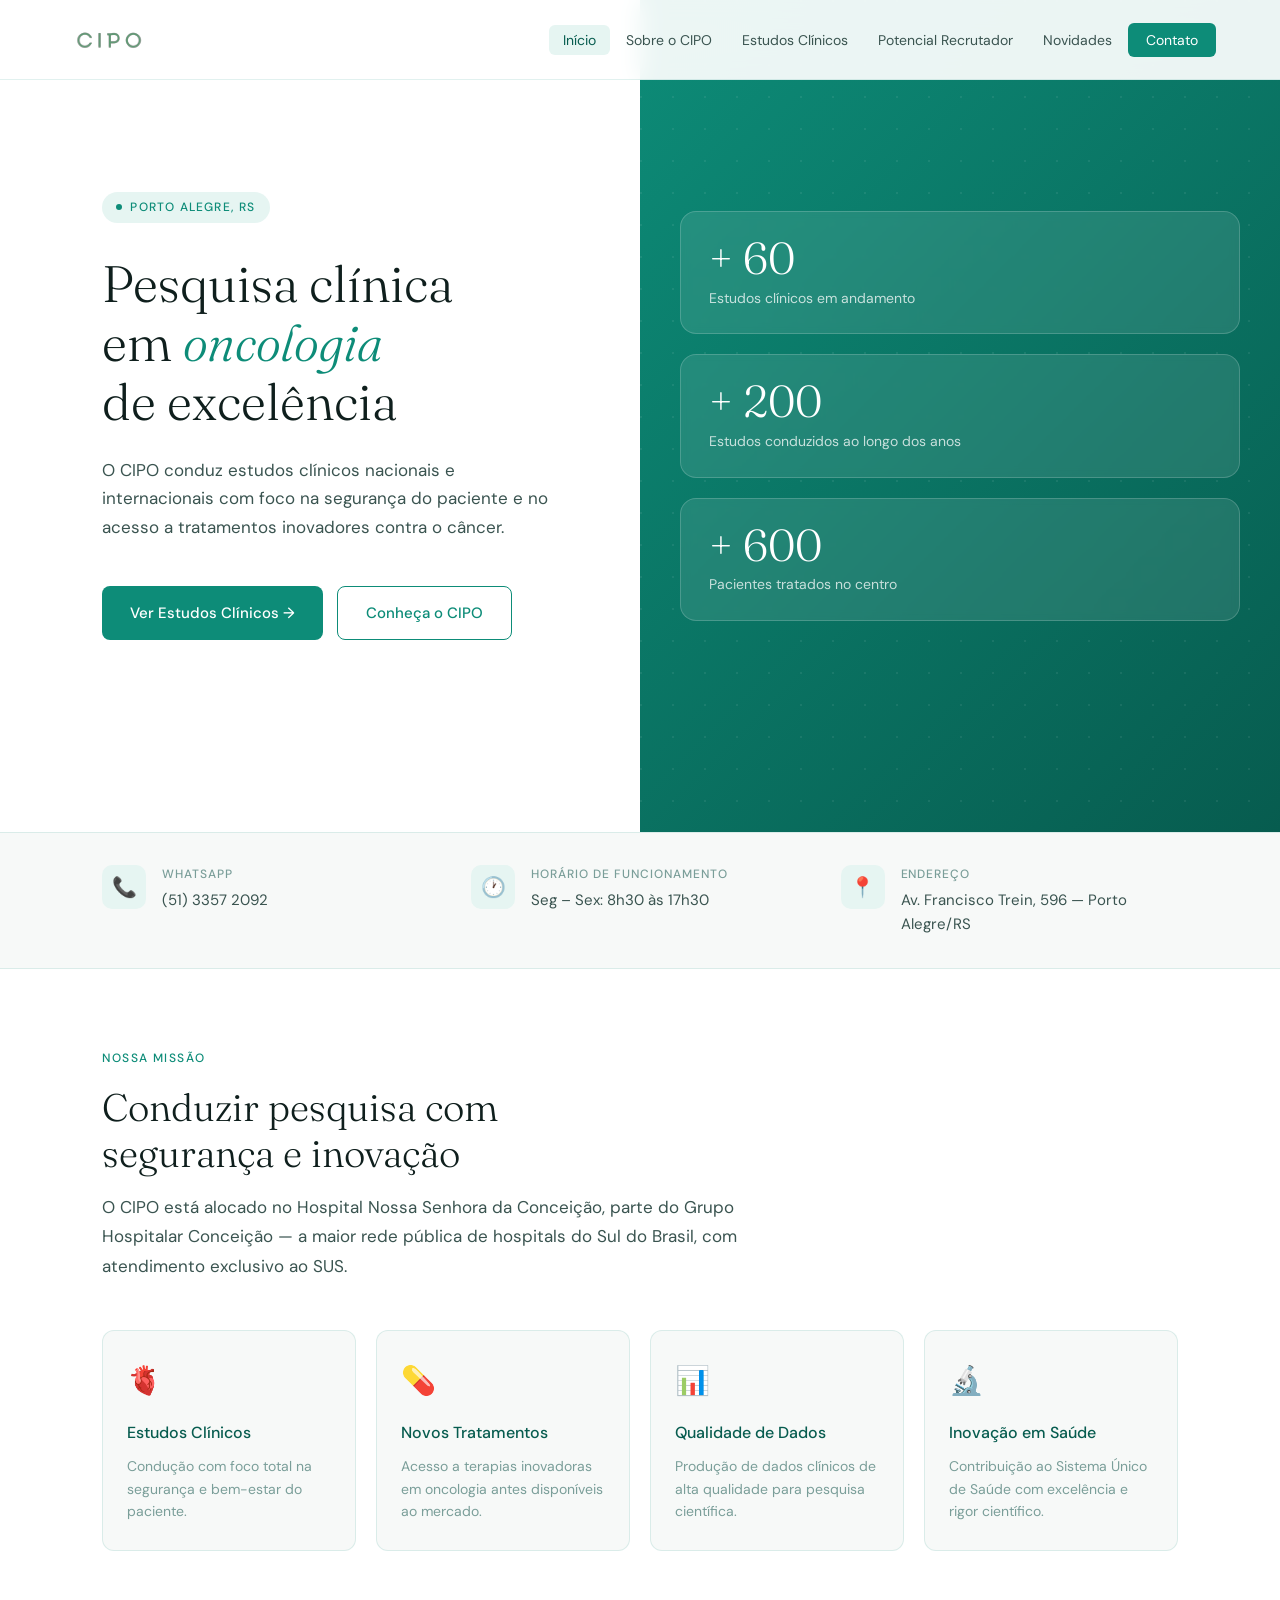
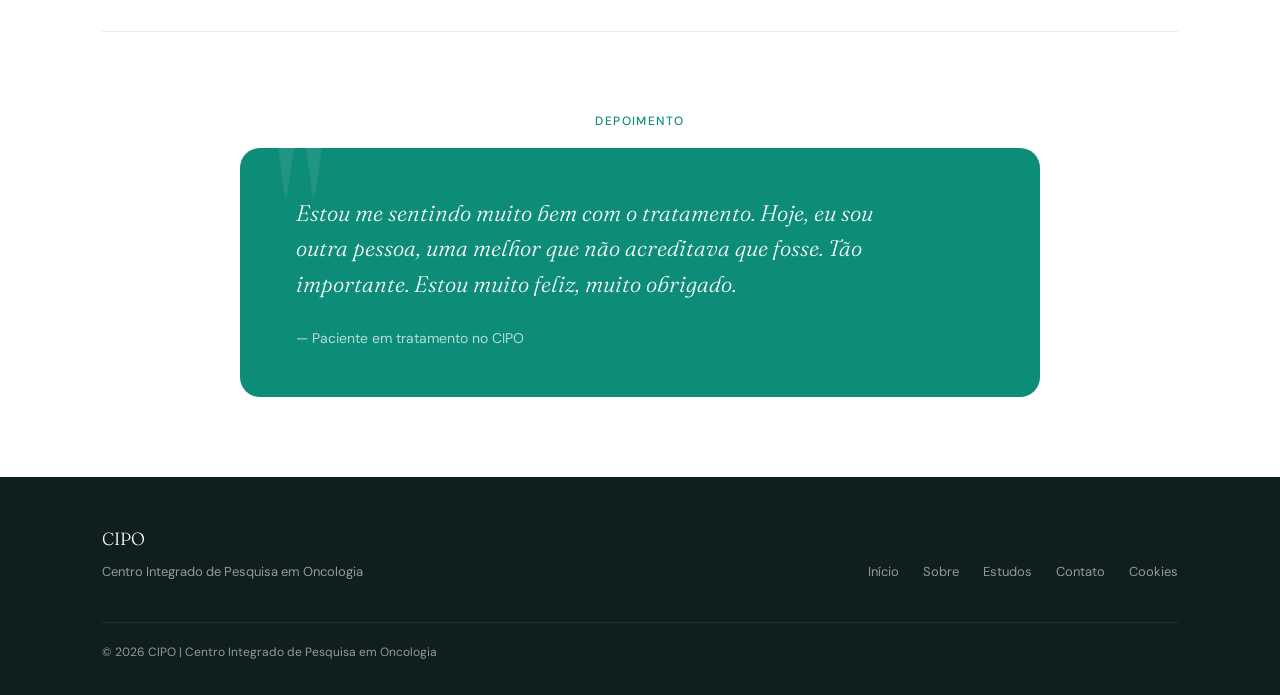
==== commit 8e3294a9: "feat: adiciona links de WhatsApp, mapa interativo e atualiza estudos clínicos" ====
--- a/index.html
+++ b/index.html
@@ -1,174 +1,203 @@
-<!DOCTYPE html>
+<!doctype html>
 <html lang="pt-BR">
-<head>
-  <meta charset="UTF-8">
-  <meta name="viewport" content="width=device-width, initial-scale=1.0">
-  <title>CIPO — Centro Integrado de Pesquisa em Oncologia</title>
-
-  <!-- Fontes -->
-  <link href="https://fonts.googleapis.com/css2?family=Fraunces:ital,opsz,wght@0,9..144,300;0,9..144,400;1,9..144,300&family=DM+Sans:wght@300;400;500&display=swap" rel="stylesheet">
-
-  <!-- Estilos -->
-  <link rel="stylesheet" href="css/variables.css">
-  <link rel="stylesheet" href="css/global.css">
-  <link rel="stylesheet" href="css/home.css">
-</head>
-<body>
-
-<!-- ══════════════════════════════
+  <head>
+    <meta charset="UTF-8" />
+    <meta name="viewport" content="width=device-width, initial-scale=1.0" />
+    <title>CIPO — Centro Integrado de Pesquisa em Oncologia</title>
+
+    <!-- Fontes -->
+    <link
+      href="https://fonts.googleapis.com/css2?family=Fraunces:ital,opsz,wght@0,9..144,300;0,9..144,400;1,9..144,300&family=DM+Sans:wght@300;400;500&display=swap"
+      rel="stylesheet"
+    />
+
+    <!-- Estilos -->
+    <link rel="stylesheet" href="css/variables.css" />
+    <link rel="stylesheet" href="css/global.css" />
+    <link rel="stylesheet" href="css/home.css" />
+  </head>
+  <body>
+    <!-- ══════════════════════════════
      NAVBAR (igual em todas as páginas)
      ══════════════════════════════ -->
-<nav id="navbar">
-  <a href="index.html" class="logo">
-    <img src="imagens/cipo logo.svg" alt="CIPO Logo" class="logo-img">
-  
-  </a>
-  <ul class="nav-links">
-    <li><a href="index.html"         class="active">Início</a></li>
-    <li><a href="pages/sobre.html">Sobre o CIPO</a></li>
-    <li><a href="pages/estudos.html">Estudos Clínicos</a></li>
-    <li><a href="pages/recrutador.html">Potencial Recrutador</a></li>
-    <li><a href="pages/novidades.html">Novidades</a></li>
-    <li><a href="pages/contato.html" class="nav-cta">Contato</a></li>
-  </ul>
-</nav>
-
-<!-- ══════════════════════════════
+    <nav id="navbar">
+      <a href="index.html" class="logo">
+        <img src="imagens/cipo logo.svg" alt="CIPO Logo" class="logo-img" />
+      </a>
+      <ul class="nav-links">
+        <li><a href="index.html" class="active">Início</a></li>
+        <li><a href="pages/sobre.html">Sobre o CIPO</a></li>
+        <li><a href="pages/estudos.html">Estudos Clínicos</a></li>
+        <li><a href="pages/recrutador.html">Potencial Recrutador</a></li>
+        <li><a href="pages/novidades.html">Novidades</a></li>
+        <li><a href="pages/contato.html" class="nav-cta">Contato</a></li>
+      </ul>
+    </nav>
+
+    <!-- ══════════════════════════════
      HERO
      ══════════════════════════════ -->
-<div class="hero">
-  <div class="hero-left">
-    <div class="hero-tag">Porto Alegre, RS</div>
-    <h1>Pesquisa clínica em <em>oncologia</em> de excelência</h1>
-    <p class="hero-desc">
-      O CIPO conduz estudos clínicos nacionais e internacionais com foco
-      na segurança do paciente e no acesso a tratamentos inovadores contra o câncer.
-    </p>
-    <div class="hero-actions">
-      <a href="pages/estudos.html" class="btn-primary">Ver Estudos Clínicos →</a>
-      <a href="pages/sobre.html"   class="btn-secondary">Conheça o CIPO</a>
+    <div class="hero">
+      <div class="hero-left">
+        <div class="hero-tag">Porto Alegre, RS</div>
+        <h1>Pesquisa clínica em <em>oncologia</em> de excelência</h1>
+        <p class="hero-desc">
+          O CIPO conduz estudos clínicos nacionais e internacionais com foco na
+          segurança do paciente e no acesso a tratamentos inovadores contra o
+          câncer.
+        </p>
+        <div class="hero-actions">
+          <a href="pages/estudos.html" class="btn-primary"
+            >Ver Estudos Clínicos →</a
+          >
+          <a href="pages/sobre.html" class="btn-secondary">Conheça o CIPO</a>
+        </div>
+      </div>
+
+      <div class="hero-right">
+        <div class="hero-bg-pattern"></div>
+        <div class="hero-right-inner">
+          <div class="hero-stats">
+            <div class="stat-card">
+              <div class="stat-num">+ 60</div>
+              <div class="stat-label">Estudos clínicos em andamento</div>
+            </div>
+            <div class="stat-card">
+              <div class="stat-num">+ 200</div>
+              <div class="stat-label">Estudos conduzidos ao longo dos anos</div>
+            </div>
+            <div class="stat-card">
+              <div class="stat-num">+ 600</div>
+              <div class="stat-label">Pacientes tratados no centro</div>
+            </div>
+          </div>
+        </div>
+      </div>
     </div>
-  </div>
-
-  <div class="hero-right">
-    <div class="hero-bg-pattern"></div>
-    <div class="hero-right-inner">
-      <div class="hero-stats">
-        <div class="stat-card">
-          <div class="stat-num">50+</div>
-          <div class="stat-label">Estudos clínicos em andamento</div>
-        </div>
-        <div class="stat-card">
-          <div class="stat-num">130+</div>
-          <div class="stat-label">Estudos conduzidos ao longo dos anos</div>
-        </div>
-        <div class="stat-card">
-          <div class="stat-num">#1</div>
-          <div class="stat-label">Centro com maior recrutamento em múltiplas indicações no Brasil</div>
+
+    <!-- ══════════════════════════════
+     BARRA DE INFO RÁPIDA
+     ══════════════════════════════ -->
+    <div class="info-bar fade-in">
+      <a
+        href="https://wa.me/555133572092"
+        target="_blank"
+        class="info-item"
+        style="text-decoration: none; color: inherit"
+      >
+        <div class="info-icon">📞</div>
+        <div>
+          <div class="info-label">WhatsApp</div>
+          <div class="info-value">(51) 3357 2092</div>
+        </div>
+      </a>
+      <div class="info-item">
+        <div class="info-icon">🕐</div>
+        <div>
+          <div class="info-label">Horário de Funcionamento</div>
+          <div class="info-value">Seg – Sex: 8h30 às 17h30</div>
+        </div>
+      </div>
+      <div class="info-item">
+        <div class="info-icon">📍</div>
+        <div>
+          <div class="info-label">Endereço</div>
+          <div class="info-value">
+            Av. Francisco Trein, 596 — Porto Alegre/RS
+          </div>
         </div>
       </div>
     </div>
-  </div>
-</div>
-
-<!-- ══════════════════════════════
-     BARRA DE INFO RÁPIDA
-     ══════════════════════════════ -->
-<div class="info-bar fade-in">
-  <div class="info-item">
-    <div class="info-icon">📞</div>
-    <div>
-      <div class="info-label">Contato</div>
-      <div class="info-value">(51) 3357 2092</div>
-    </div>
-  </div>
-  <div class="info-item">
-    <div class="info-icon">🕐</div>
-    <div>
-      <div class="info-label">Horário de Funcionamento</div>
-      <div class="info-value">Seg – Sex: 8h30 às 17h30</div>
-    </div>
-  </div>
-  <div class="info-item">
-    <div class="info-icon">📍</div>
-    <div>
-      <div class="info-label">Endereço</div>
-      <div class="info-value">Av. Francisco Trein, 596 — Porto Alegre/RS</div>
-    </div>
-  </div>
-</div>
-
-<!-- ══════════════════════════════
+
+    <!-- ══════════════════════════════
      MISSÃO
      ══════════════════════════════ -->
-<section class="fade-in">
-  <span class="section-tag">Nossa missão</span>
-  <h2 class="section-title">Conduzir pesquisa com<br>segurança e inovação</h2>
-  <p class="section-body">
-    O CIPO está alocado no Hospital Nossa Senhora da Conceição, parte do Grupo
-    Hospitalar Conceição — a maior rede pública de hospitals do Sul do Brasil,
-    com atendimento exclusivo ao SUS.
-  </p>
-
-  <div class="pillars">
-    <div class="pillar">
-      <div class="pillar-icon">🫀</div>
-      <div class="pillar-name">Estudos Clínicos</div>
-      <div class="pillar-desc">Condução com foco total na segurança e bem-estar do paciente.</div>
-    </div>
-    <div class="pillar">
-      <div class="pillar-icon">💊</div>
-      <div class="pillar-name">Novos Tratamentos</div>
-      <div class="pillar-desc">Acesso a terapias inovadoras em oncologia antes disponíveis ao mercado.</div>
-    </div>
-    <div class="pillar">
-      <div class="pillar-icon">📊</div>
-      <div class="pillar-name">Qualidade de Dados</div>
-      <div class="pillar-desc">Produção de dados clínicos de alta qualidade para pesquisa científica.</div>
-    </div>
-    <div class="pillar">
-      <div class="pillar-icon">🔬</div>
-      <div class="pillar-name">Inovação em Saúde</div>
-      <div class="pillar-desc">Contribuição ao Sistema Único de Saúde com excelência e rigor científico.</div>
-    </div>
-  </div>
-</section>
-
-<div class="divider"></div>
-
-<!-- ══════════════════════════════
+    <section class="fade-in">
+      <span class="section-tag">Nossa missão</span>
+      <h2 class="section-title">
+        Conduzir pesquisa com<br />segurança e inovação
+      </h2>
+      <p class="section-body">
+        O CIPO está alocado no Hospital Nossa Senhora da Conceição, parte do
+        Grupo Hospitalar Conceição — a maior rede pública de hospitals do Sul do
+        Brasil, com atendimento exclusivo ao SUS.
+      </p>
+
+      <div class="pillars">
+        <div class="pillar">
+          <div class="pillar-icon">🫀</div>
+          <div class="pillar-name">Estudos Clínicos</div>
+          <div class="pillar-desc">
+            Condução com foco total na segurança e bem-estar do paciente.
+          </div>
+        </div>
+        <div class="pillar">
+          <div class="pillar-icon">💊</div>
+          <div class="pillar-name">Novos Tratamentos</div>
+          <div class="pillar-desc">
+            Acesso a terapias inovadoras em oncologia antes disponíveis ao
+            mercado.
+          </div>
+        </div>
+        <div class="pillar">
+          <div class="pillar-icon">📊</div>
+          <div class="pillar-name">Qualidade de Dados</div>
+          <div class="pillar-desc">
+            Produção de dados clínicos de alta qualidade para pesquisa
+            científica.
+          </div>
+        </div>
+        <div class="pillar">
+          <div class="pillar-icon">🔬</div>
+          <div class="pillar-name">Inovação em Saúde</div>
+          <div class="pillar-desc">
+            Contribuição ao Sistema Único de Saúde com excelência e rigor
+            científico.
+          </div>
+        </div>
+      </div>
+    </section>
+
+    <div class="divider"></div>
+
+    <!-- ══════════════════════════════
      DEPOIMENTO
      ══════════════════════════════ -->
-<section class="fade-in" style="text-align: center;">
-  <span class="section-tag">Depoimento</span>
-  <div class="testimony" style="text-align: left; max-width: 800px; margin: 0 auto;">
-    <p class="testimony-text">
-      Estou me sentindo muito bem com o tratamento. Hoje, eu sou outra pessoa,
-      uma melhor que não acreditava que fosse. Tão importante. Estou muito feliz,
-      muito obrigado.
-    </p>
-    <p class="testimony-author">— Paciente em tratamento no CIPO</p>
-  </div>
-</section>
-
-<!-- ══════════════════════════════
+    <section class="fade-in" style="text-align: center">
+      <span class="section-tag">Depoimento</span>
+      <div
+        class="testimony"
+        style="text-align: left; max-width: 800px; margin: 0 auto"
+      >
+        <p class="testimony-text">
+          Estou me sentindo muito bem com o tratamento. Hoje, eu sou outra
+          pessoa, uma melhor que não acreditava que fosse. Tão importante. Estou
+          muito feliz, muito obrigado.
+        </p>
+        <p class="testimony-author">— Paciente em tratamento no CIPO</p>
+      </div>
+    </section>
+
+    <!-- ══════════════════════════════
      FOOTER
      ══════════════════════════════ -->
-<footer>
-  <div>
-    <div class="footer-logo">CIPO</div>
-    <p class="footer-tagline">Centro Integrado de Pesquisa em Oncologia</p>
-  </div>
-  <div class="footer-links">
-    <a href="index.html">Início</a>
-    <a href="pages/sobre.html">Sobre</a>
-    <a href="pages/estudos.html">Estudos</a>
-    <a href="pages/contato.html">Contato</a>
-    <a href="#">Cookies</a>
-  </div>
-  <div class="footer-copy">© 2026 CIPO | Centro Integrado de Pesquisa em Oncologia</div>
-</footer>
-
-<script src="js/main.js"></script>
-</body>
+    <footer>
+      <div>
+        <div class="footer-logo">CIPO</div>
+        <p class="footer-tagline">Centro Integrado de Pesquisa em Oncologia</p>
+      </div>
+      <div class="footer-links">
+        <a href="index.html">Início</a>
+        <a href="pages/sobre.html">Sobre</a>
+        <a href="pages/estudos.html">Estudos</a>
+        <a href="pages/contato.html">Contato</a>
+        <a href="#">Cookies</a>
+      </div>
+      <div class="footer-copy">
+        © 2026 CIPO | Centro Integrado de Pesquisa em Oncologia
+      </div>
+    </footer>
+
+    <script src="js/main.js"></script>
+  </body>
 </html>
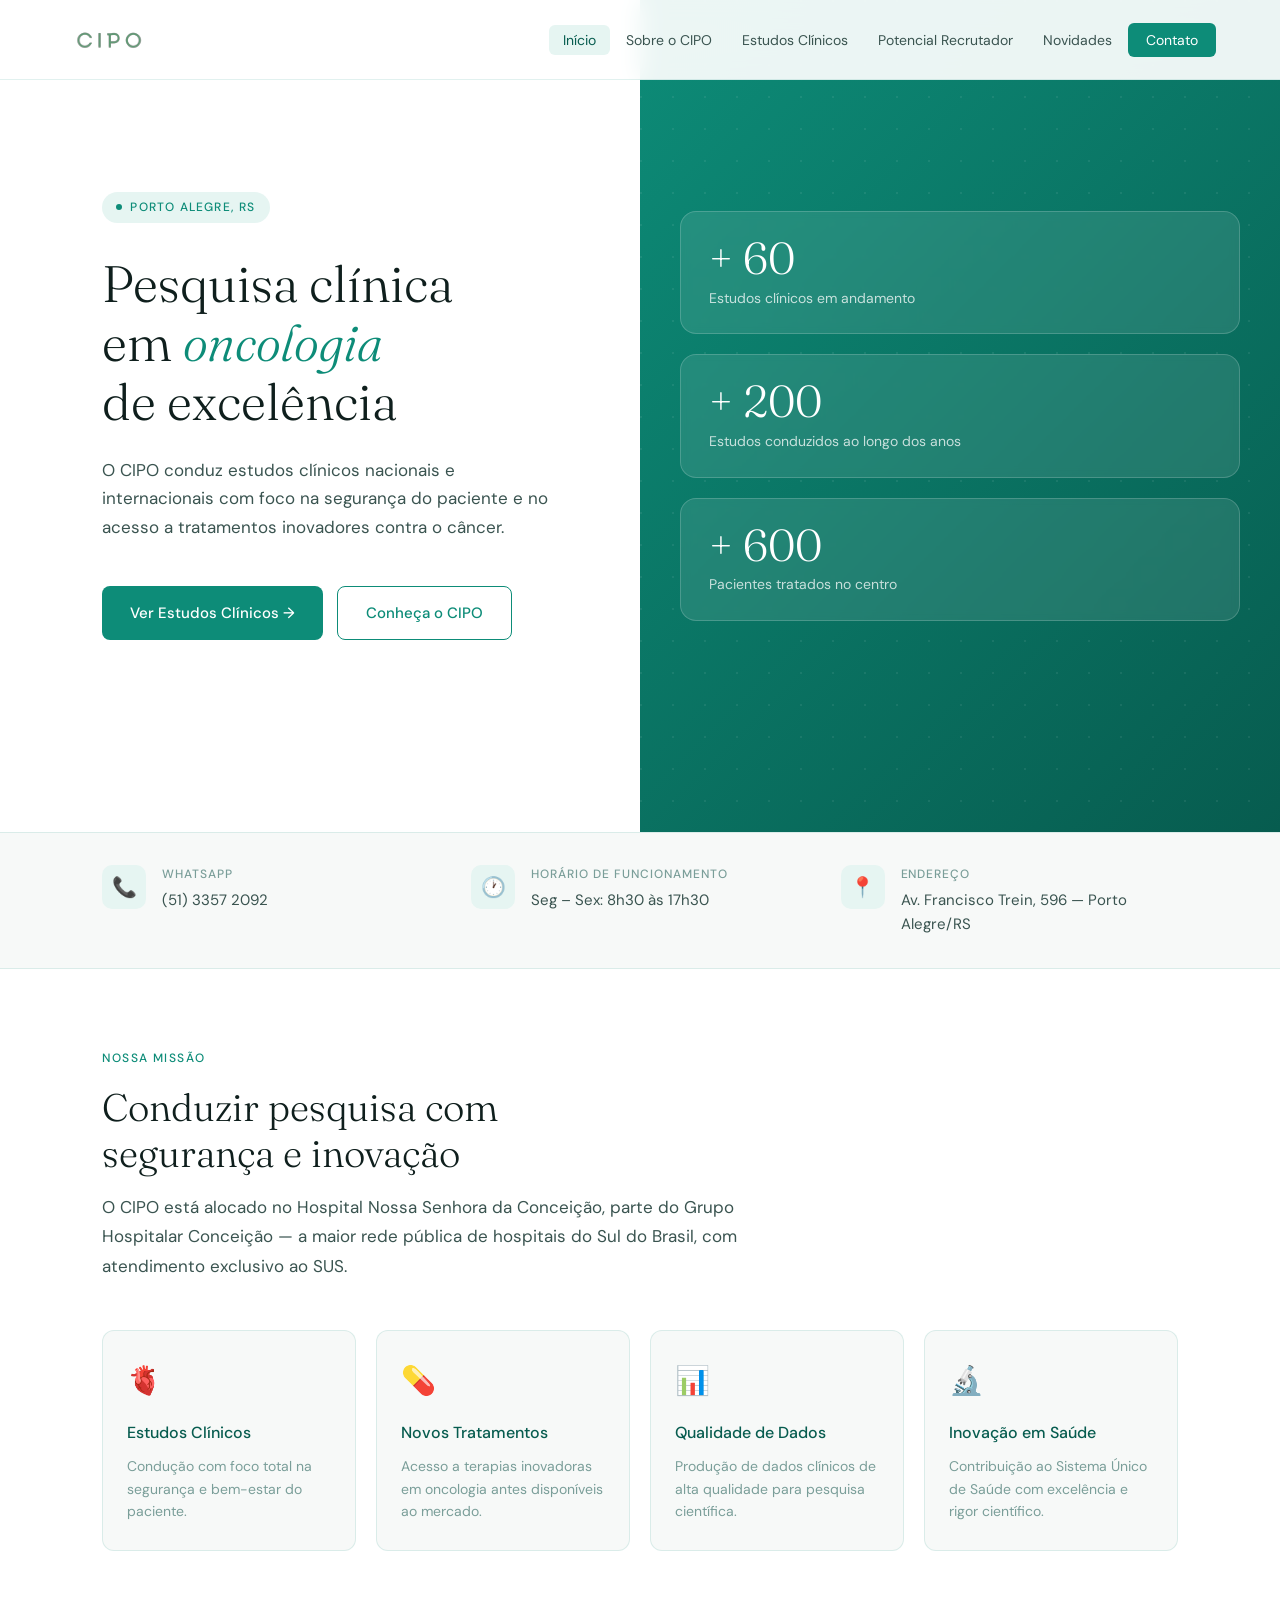
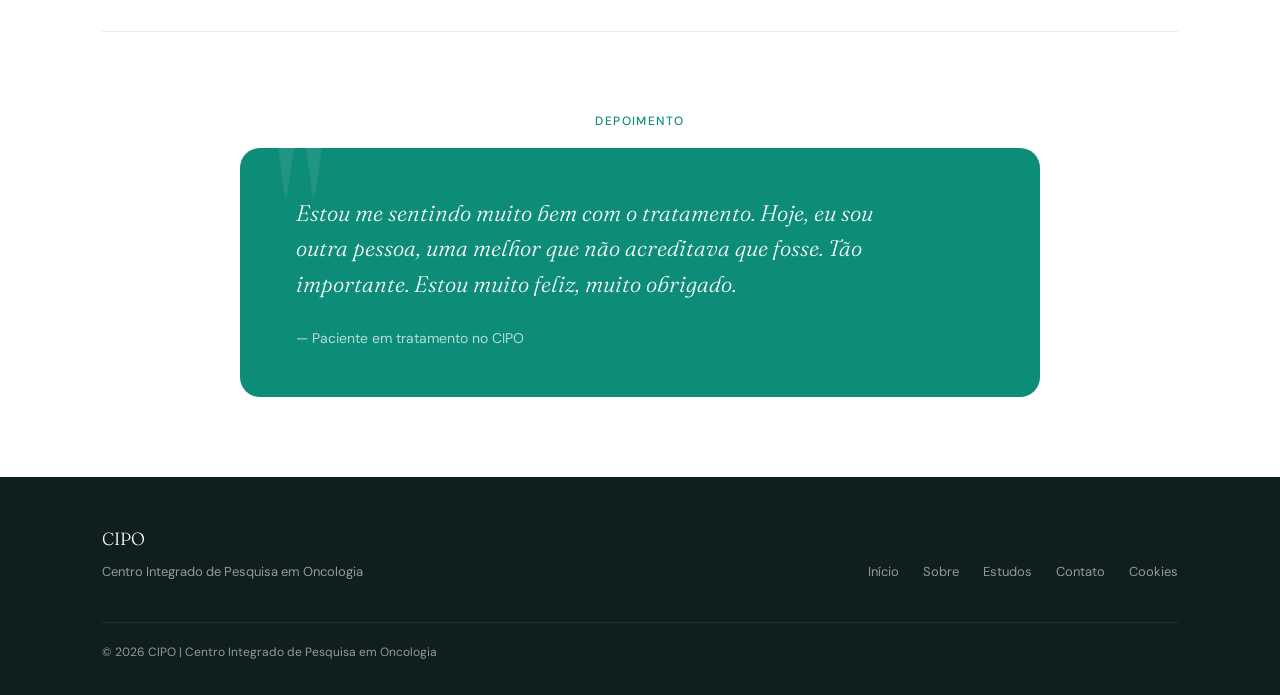
==== commit 0cd7195c: "feat: atualiza lista de estudos clínicos para Março 2026 e corrige typo na home" ====
--- a/index.html
+++ b/index.html
@@ -119,7 +119,7 @@
       </h2>
       <p class="section-body">
         O CIPO está alocado no Hospital Nossa Senhora da Conceição, parte do
-        Grupo Hospitalar Conceição — a maior rede pública de hospitals do Sul do
+        Grupo Hospitalar Conceição — a maior rede pública de hospitais do Sul do
         Brasil, com atendimento exclusivo ao SUS.
       </p>
 
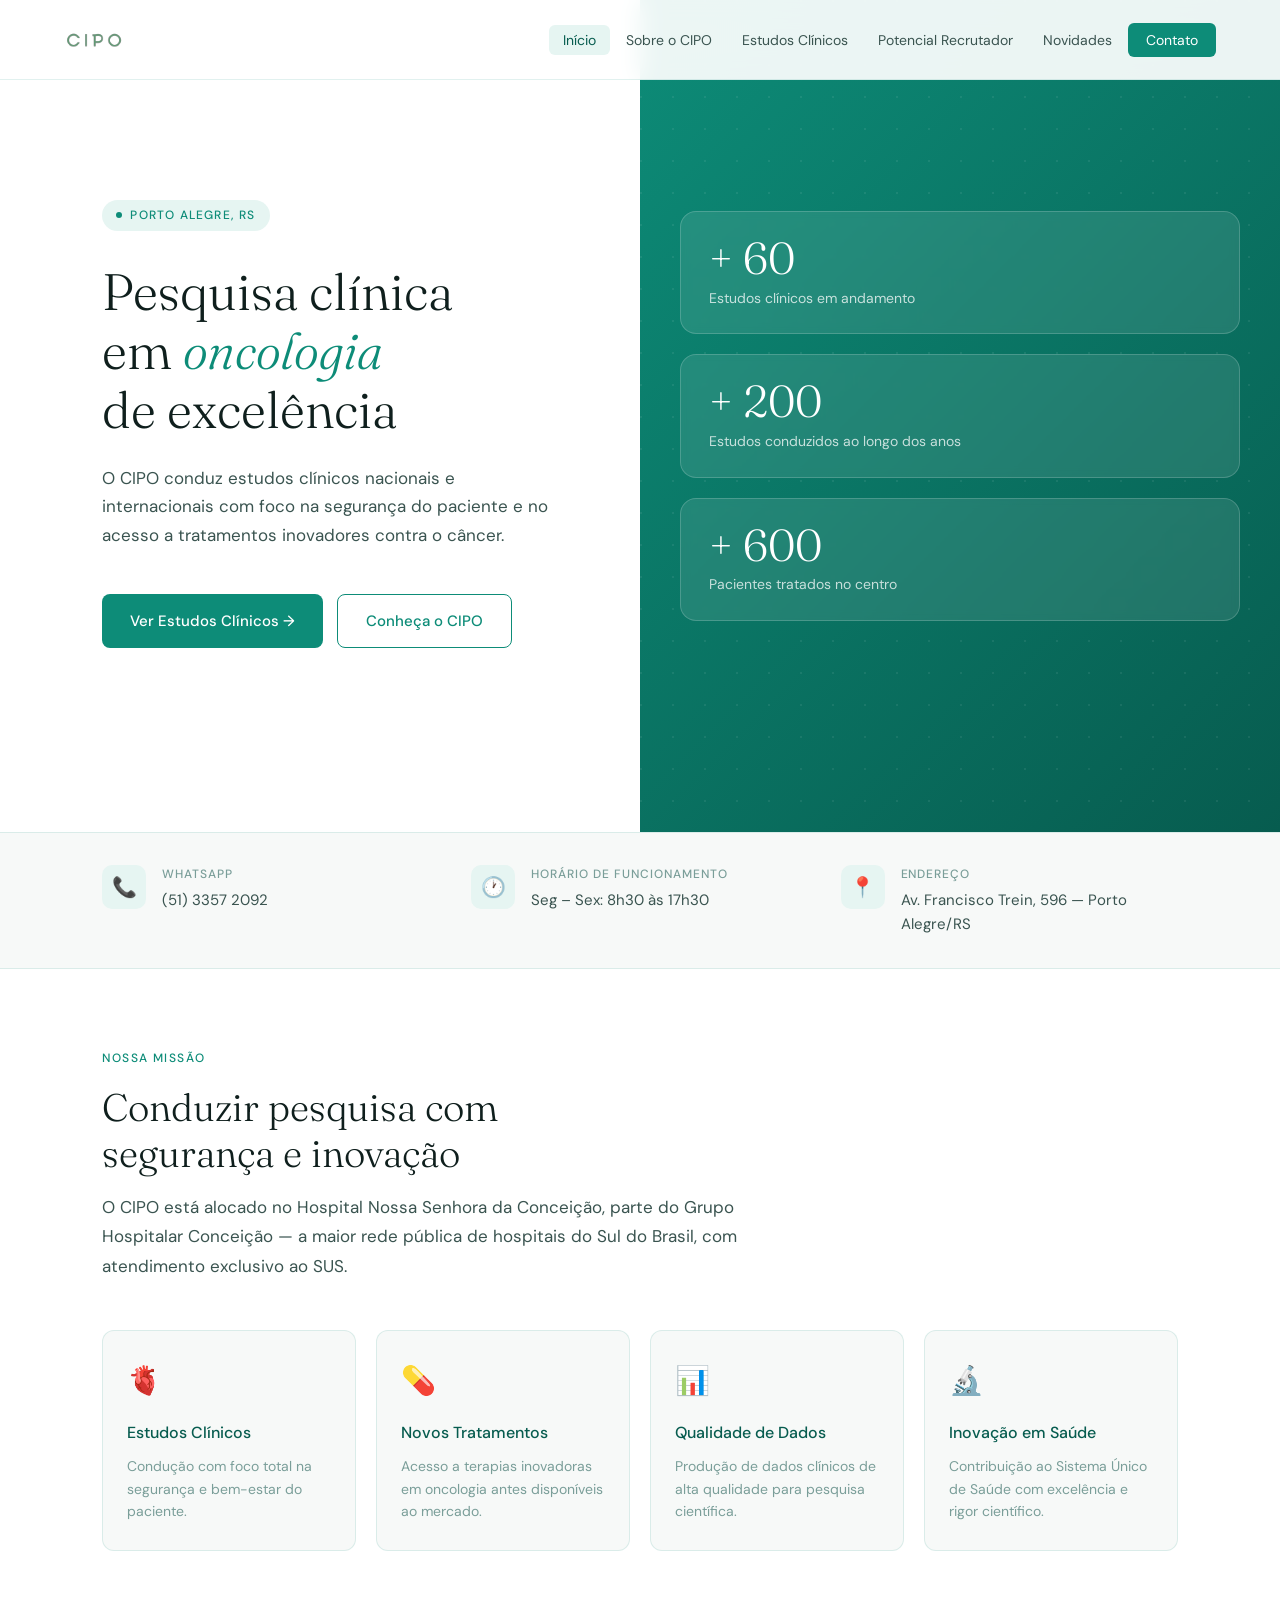
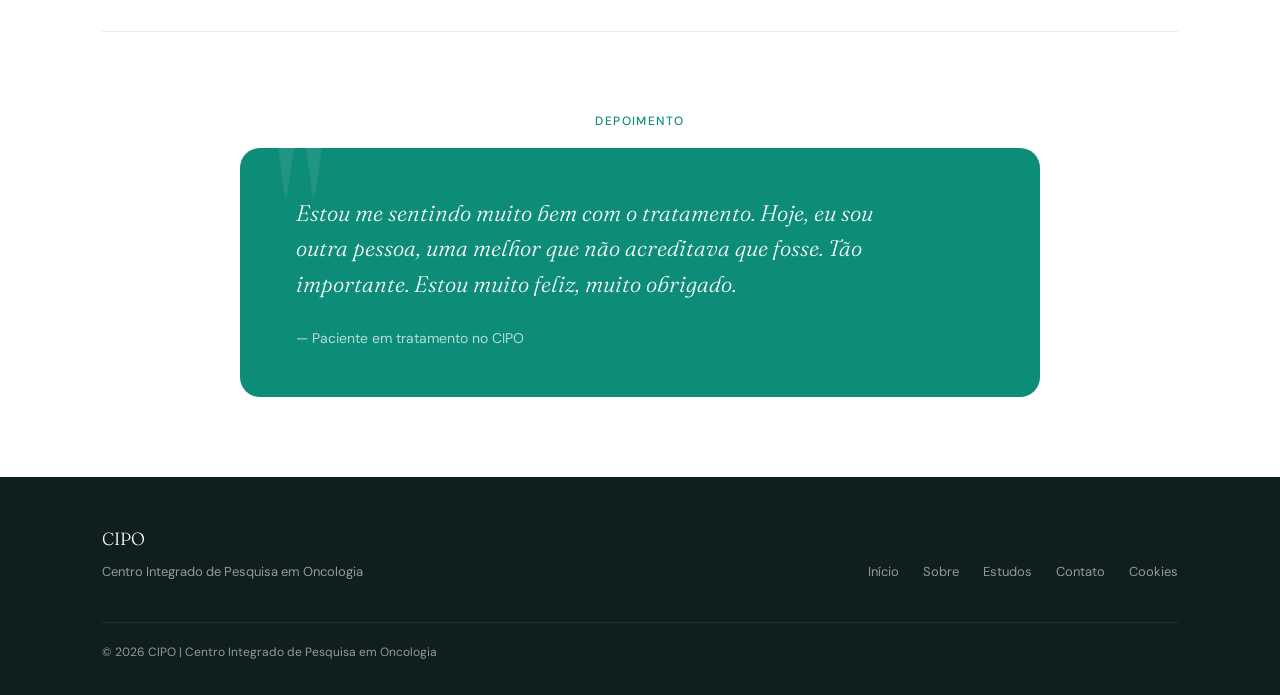
==== commit 6c046ce9: "Atualizar logo para SVG e melhorar responsividade no mobile" ====
--- a/index.html
+++ b/index.html
@@ -22,8 +22,13 @@
      ══════════════════════════════ -->
     <nav id="navbar">
       <a href="index.html" class="logo">
-        <img src="imagens/cipo logo.svg" alt="CIPO Logo" class="logo-img" />
+        <img src="imagens/logodocipo.svg" alt="CIPO Logo" class="logo-img" />
       </a>
+      <button class="mobile-toggle" aria-label="Abrir menu">
+        <span></span>
+        <span></span>
+        <span></span>
+      </button>
       <ul class="nav-links">
         <li><a href="index.html" class="active">Início</a></li>
         <li><a href="pages/sobre.html">Sobre o CIPO</a></li>
@@ -33,6 +38,7 @@
         <li><a href="pages/contato.html" class="nav-cta">Contato</a></li>
       </ul>
     </nav>
+    <div class="nav-overlay"></div>
 
     <!-- ══════════════════════════════
      HERO
--- a/css/global.css
+++ b/css/global.css
@@ -17,7 +17,7 @@
 
 /* ── NAVBAR ── */
 nav {
-  position: fixed; top: 0; left: 0; right: 0; z-index: 100;
+  position: fixed; top: 0; left: 0; right: 0; z-index: 1001;
   display: flex; align-items: center; justify-content: space-between;
   padding: 0 5vw;
   height: 80px;
@@ -28,13 +28,15 @@
 }
 nav.scrolled { box-shadow: 0 2px 24px rgba(13,140,120,0.08); height: 72px; }
 
-.logo {
+..logo {
   display: flex; align-items: center; gap: 14px;
   text-decoration: none;
+  max-width: 240px;
 }
 .logo-img {
-  height: clamp(90px, 6vh, 60px);
+  height: clamp(48px, 6vw, 60px);
   width: auto;
+  max-width: 100%;
   transition: height 0.3s;
   display: block;
 }
@@ -72,6 +74,41 @@
   padding: 8px 18px !important;
 }
 .nav-cta:hover { background: var(--teal-dark) !important; }
+
+/* Botão Mobile */
+.mobile-toggle {
+  display: none;
+  flex-direction: column;
+  gap: 6px;
+  background: none;
+  border: none;
+  cursor: pointer;
+  padding: 10px;
+  z-index: 1001;
+}
+.mobile-toggle span {
+  width: 26px;
+  height: 2px;
+  background-color: var(--teal);
+  transition: all 0.3s cubic-bezier(0.4, 0, 0.2, 1);
+  border-radius: 2px;
+}
+
+/* Animação do X */
+.mobile-toggle.active span:nth-child(1) { transform: translateY(8px) rotate(45deg); }
+.mobile-toggle.active span:nth-child(2) { opacity: 0; transform: translateX(10px); }
+.mobile-toggle.active span:nth-child(3) { transform: translateY(-8px) rotate(-45deg); }
+
+/* Overlay de fundo (opcional) */
+.nav-overlay {
+  position: fixed;
+  top: 0; left: 0; width: 100%; height: 100%;
+  background: rgba(0,0,0,0.4);
+  opacity: 0; visibility: hidden;
+  transition: all 0.3s;
+  z-index: 1000;
+}
+.nav-overlay.active { opacity: 1; visibility: visible; }
 
 /* ── PÁGINAS ── */
 .page { display: none; min-height: 100vh; padding-top: 68px; }
@@ -173,17 +210,63 @@
   from { opacity: 0; transform: translateY(20px); }
   to   { opacity: 1; transform: translateY(0); }
 }
-
 /* ── MEDIA QUERIES GLOBAIS ── */
 @media (max-width: 900px) {
   .nav-links { gap: 0; }
   .nav-links a { padding: 6px 10px; font-size: 13px; }
+  nav { padding: 0 4vw; }
+  .logo-img { height: 40px; }
+  .mobile-toggle { display: flex; }
+
+  .nav-links {
+    display: flex;
+    position: fixed;
+    top: 0; right: -100%;
+    width: min(84vw, 320px);
+    max-width: 100vw;
+    height: 100vh;
+    background: white;
+    flex-direction: column;
+    padding: 100px 24px 32px;
+    gap: 12px;
+    box-shadow: -10px 0 30px rgba(0,0,0,0.1);
+    transition: right 0.4s cubic-bezier(0.4, 0, 0.2, 1);
+    z-index: 1000;
+    white-space: normal;
+    overflow-y: auto;
+  }
+  .nav-links.active { right: 0; }
+
+  .nav-links a {
+    font-size: 18px;
+    padding: 12px 0;
+    width: 100%;
+    border-bottom: 1px solid var(--border);
+    border-radius: 0;
+  }
+  .nav-links a:hover,
+  .nav-links a.active {
+    background: transparent;
+    color: var(--teal);
+  }
+
+  .nav-links a.nav-cta {
+    margin-top: 20px;
+    text-align: center;
+    border-bottom: none;
+    border-radius: 8px;
+    background: var(--teal) !important;
+    color: white !important;
+  }
+  .nav-overlay { background: rgba(0,0,0,0.3); }
+
+  section { padding: 60px 6vw; }
 }
 
 @media (max-width: 600px) {
   nav { padding: 0 4vw; }
-  .logo-img { height: 36px; }
-  .nav-links { display: none; }
-  
-  section { padding: 60px 6vw; }
-}
+  .logo-img { height: 32px; }
+  .nav-overlay { background: transparent; }
+
+  .nav-links a { font-size: 18px; }
+}
--- a/css/home.css
+++ b/css/home.css
@@ -8,7 +8,7 @@
 }
 .hero-left {
   display: flex; flex-direction: column; justify-content: center;
-  padding: 80px 6vw 80px 8vw;
+  padding: 96px 6vw 80px 8vw;
   position: relative; z-index: 2;
 }
 .hero-tag {
@@ -113,10 +113,11 @@
 
 @media (max-width: 900px) {
   .hero { grid-template-columns: 1fr; }
-  .hero-right { height: 400px; }
+  .hero-right { height: 560px; }
+  .hero-stats { padding: 24px; }
 }
 
 @media (max-width: 600px) {
-  .hero-left { padding: 60px 6vw; }
+  .hero-left { padding: 76px 6vw 60px; }
   .info-bar { grid-template-columns: 1fr; gap: 24px; }
 }
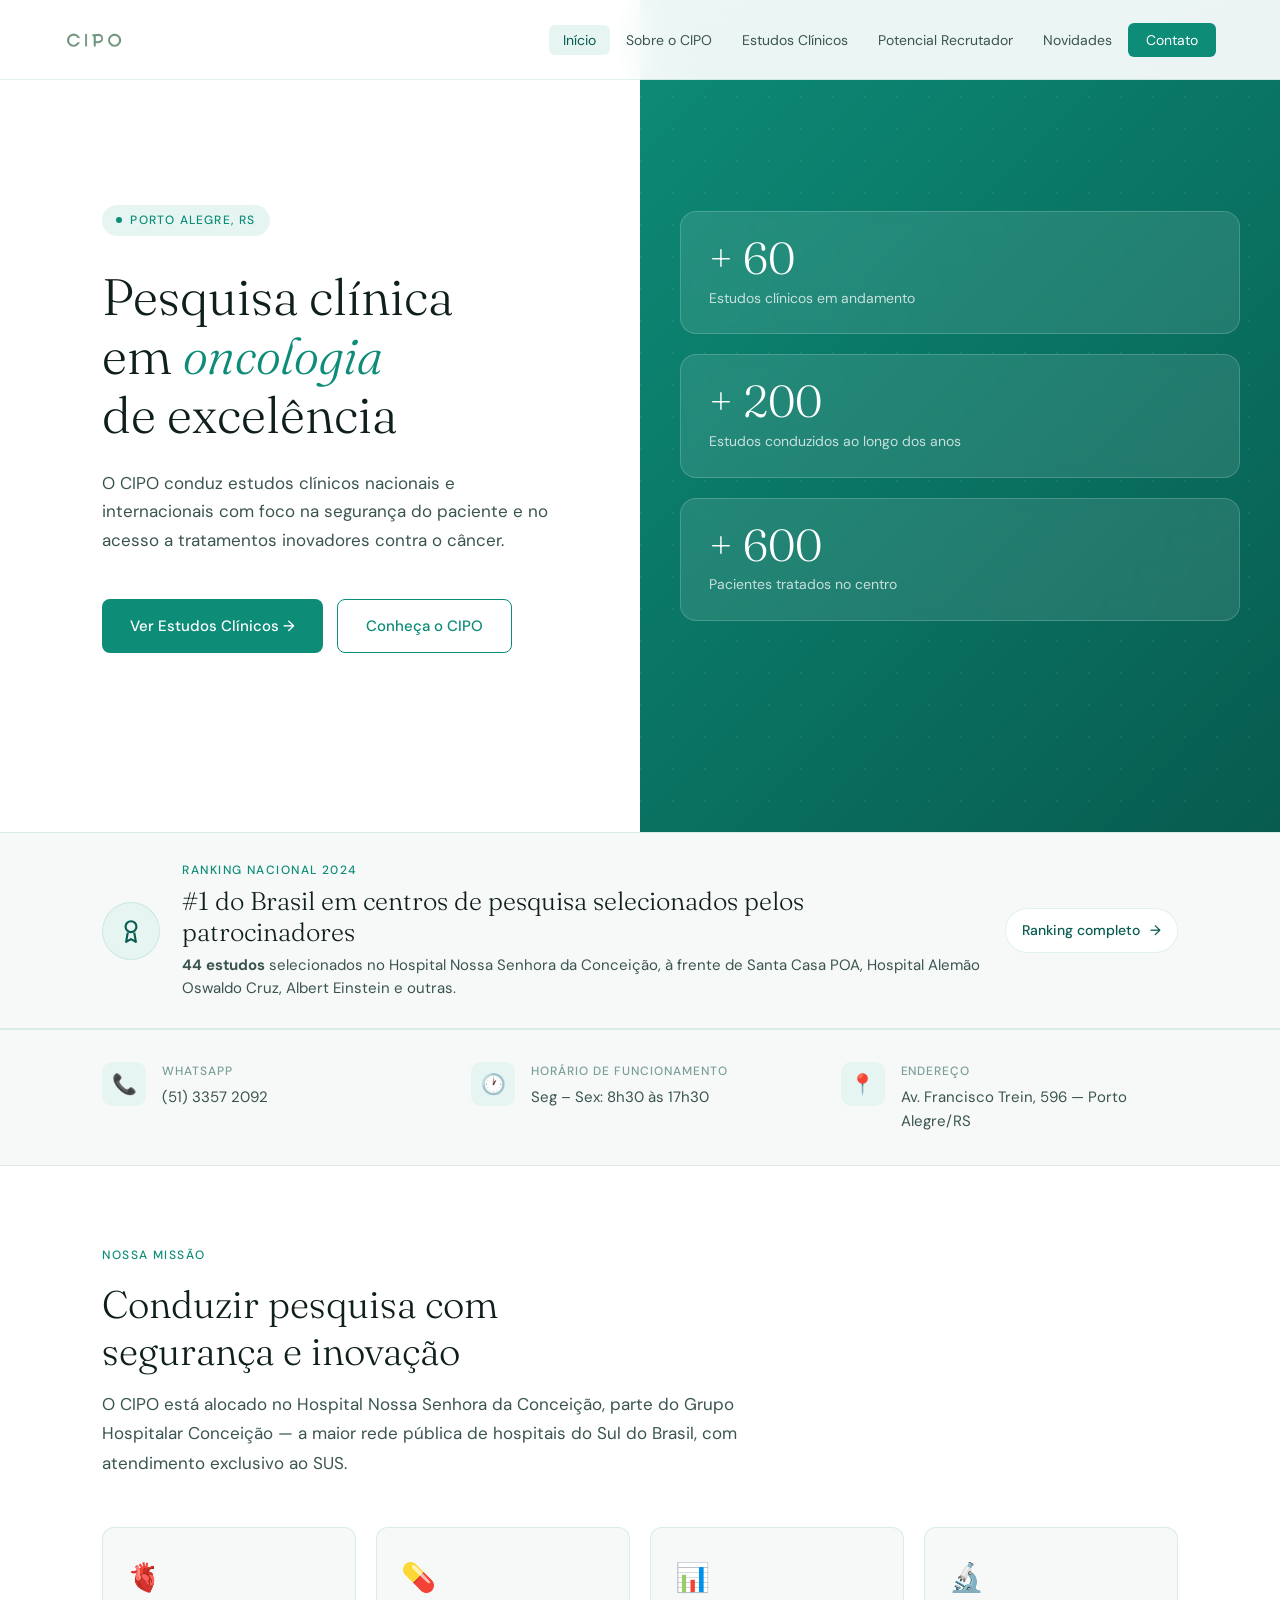
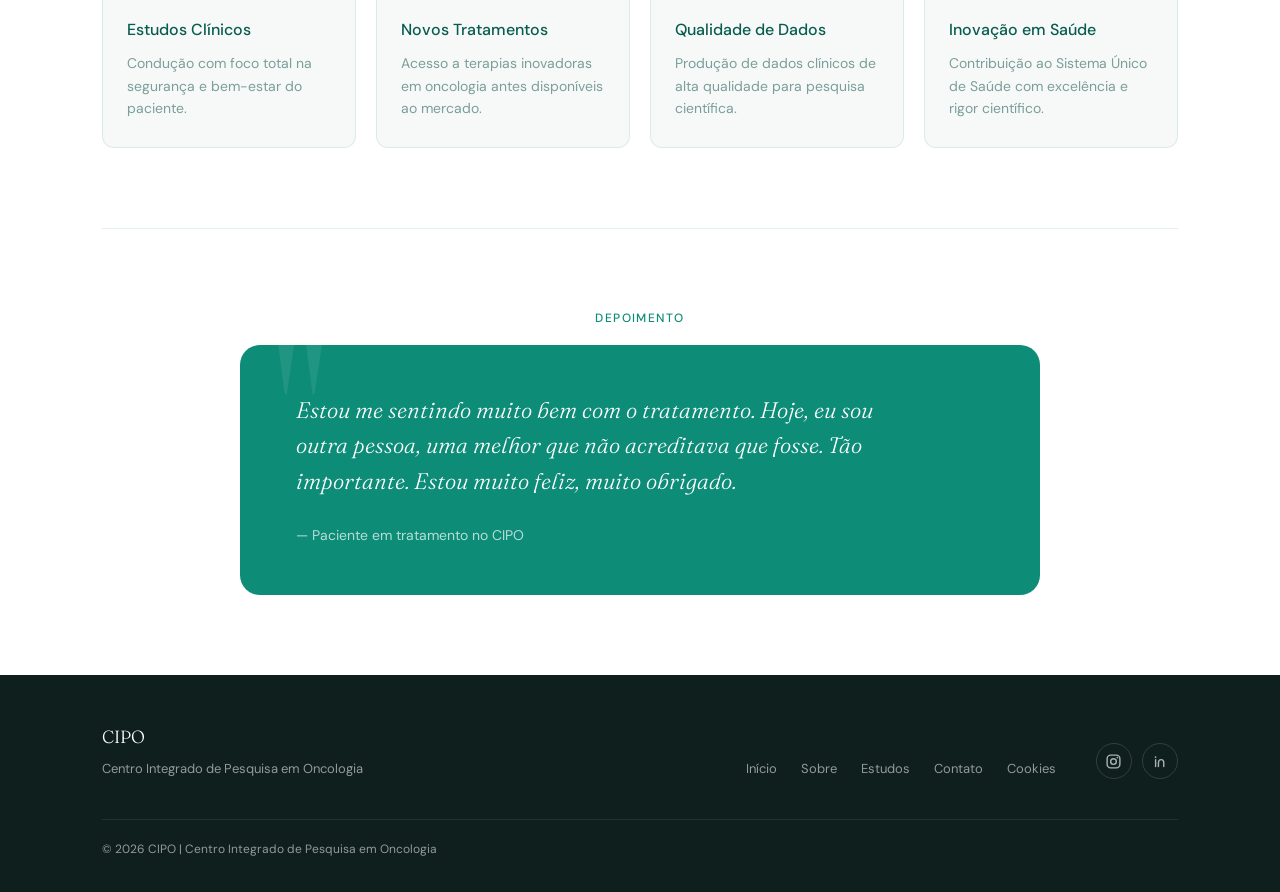
==== commit 6a3e9afe: "feat: add telefone e assunto no formulario" ====
--- a/index.html
+++ b/index.html
@@ -82,6 +82,24 @@
     </div>
 
     <!-- ══════════════════════════════
+     RANKING
+     ══════════════════════════════ -->
+    <a href="pages/sobre.html#ranking" class="ranking-banner fade-in">
+      <div class="ranking-medal" aria-hidden="true">
+        <svg viewBox="0 0 24 24">
+          <circle cx="12" cy="8" r="5" fill="none" stroke="currentColor" stroke-width="2"/>
+          <path d="M9 13.5 7.5 22 12 19.5 16.5 22 15 13.5" fill="none" stroke="currentColor" stroke-width="2" stroke-linejoin="round"/>
+        </svg>
+      </div>
+      <div class="ranking-copy">
+        <span>Ranking nacional 2024</span>
+        <h2>#1 do Brasil em centros de pesquisa selecionados pelos patrocinadores</h2>
+        <p><strong>44 estudos</strong> selecionados no Hospital Nossa Senhora da Conceição, à frente de Santa Casa POA, Hospital Alemão Oswaldo Cruz, Albert Einstein e outras.</p>
+      </div>
+      <div class="ranking-action">Ranking completo <span aria-hidden="true">→</span></div>
+    </a>
+
+    <!-- ══════════════════════════════
      BARRA DE INFO RÁPIDA
      ══════════════════════════════ -->
     <div class="info-bar fade-in">
@@ -199,6 +217,14 @@
         <a href="pages/contato.html">Contato</a>
         <a href="#">Cookies</a>
       </div>
+      <div class="footer-social" aria-label="Redes sociais">
+        <a href="https://www.instagram.com/cipors/" target="_blank" rel="noopener" aria-label="Instagram do CIPO">
+          <svg viewBox="0 0 24 24" aria-hidden="true"><rect x="3" y="3" width="18" height="18" rx="5" fill="none" stroke="currentColor" stroke-width="2"/><circle cx="12" cy="12" r="4" fill="none" stroke="currentColor" stroke-width="2"/><circle cx="17.5" cy="6.5" r="1.2" fill="currentColor"/></svg>
+        </a>
+        <a href="https://www.linkedin.com/company/centro-integrado-de-pesquisa-em-oncologia-cipo" target="_blank" rel="noopener" aria-label="LinkedIn do CIPO">
+          <svg viewBox="0 0 24 24" aria-hidden="true"><path d="M6.5 9.5V19" fill="none" stroke="currentColor" stroke-width="2" stroke-linecap="round"/><path d="M10.5 19v-5.2c0-2.7 1.6-4.4 3.9-4.4 2.2 0 3.6 1.5 3.6 4.2V19" fill="none" stroke="currentColor" stroke-width="2" stroke-linecap="round"/><circle cx="6.5" cy="5.8" r="1.3" fill="currentColor"/></svg>
+        </a>
+      </div>
       <div class="footer-copy">
         © 2026 CIPO | Centro Integrado de Pesquisa em Oncologia
       </div>
--- a/css/global.css
+++ b/css/global.css
@@ -18,15 +18,19 @@
 /* ── NAVBAR ── */
 nav {
   position: fixed; top: 0; left: 0; right: 0; z-index: 1001;
-  display: flex; align-items: center; justify-content: space-between;
+  display: flex; 
+  align-items: center; 
+  justify-content: space-between;
   padding: 0 5vw;
   height: 80px;
   background: rgba(255,255,255,0.92);
-  backdrop-filter: blur(12px);
+  backdrop-filter: blur(17px);
   border-bottom: 1px solid var(--border);
   transition: box-shadow 0.3s, height 0.3s;
 }
-nav.scrolled { box-shadow: 0 2px 24px rgba(13,140,120,0.08); height: 72px; }
+nav.scrolled { 
+  box-shadow: 0 2px 24px rgba(13,140,120,0.08); 
+  height: 72px; }
 
 ..logo {
   display: flex; align-items: center; gap: 14px;
@@ -189,7 +193,7 @@
 footer {
   background: var(--ink); color: rgba(255,255,255,0.55);
   padding: 48px 8vw 32px;
-  display: grid; grid-template-columns: 1fr auto;
+  display: grid; grid-template-columns: 1fr auto auto;
   gap: 40px; align-items: end;
 }
 .footer-logo { font-family: 'Fraunces', serif; font-size: 1.1rem; font-weight: 300; color: var(--white); margin-bottom: 8px; }
@@ -197,6 +201,23 @@
 .footer-links { display: flex; gap: 24px; flex-wrap: wrap; }
 .footer-links a { color: rgba(255,255,255,0.55); text-decoration: none; font-size: 13px; transition: color 0.2s; }
 .footer-links a:hover { color: var(--white); }
+.footer-social { display: flex; gap: 10px; align-items: center; }
+.footer-social a {
+  width: 36px; height: 36px;
+  border: 1px solid rgba(255,255,255,0.14);
+  border-radius: 50%;
+  color: rgba(255,255,255,0.65);
+  display: inline-flex; align-items: center; justify-content: center;
+  text-decoration: none;
+  transition: color 0.2s, border-color 0.2s, background 0.2s, transform 0.15s;
+}
+.footer-social a:hover {
+  color: var(--white);
+  border-color: rgba(255,255,255,0.32);
+  background: rgba(255,255,255,0.06);
+  transform: translateY(-1px);
+}
+.footer-social svg { width: 17px; height: 17px; display: block; }
 .footer-copy { grid-column: 1 / -1; border-top: 1px solid rgba(255,255,255,0.08); padding-top: 20px; font-size: 12px; }
 
 /* ── ANIMAÇÕES ── */
@@ -213,8 +234,11 @@
 /* ── MEDIA QUERIES GLOBAIS ── */
 @media (max-width: 900px) {
   .nav-links { gap: 0; }
-  .nav-links a { padding: 6px 10px; font-size: 13px; }
-  nav { padding: 0 4vw; }
+
+  .nav-links a { padding: 6px 10px; 
+    font-size: 13px; }
+
+  .nav { padding: 0 4vw; }
   .logo-img { height: 40px; }
   .mobile-toggle { display: flex; }
 
@@ -225,15 +249,16 @@
     width: min(84vw, 320px);
     max-width: 100vw;
     height: 100vh;
-    background: white;
+    background: rgba(255,255,255,0.92);
     flex-direction: column;
     padding: 100px 24px 32px;
     gap: 12px;
-    box-shadow: -10px 0 30px rgba(0,0,0,0.1);
+    box-shadow: -10px 0 30px rgba(0,0,0,0.08);
     transition: right 0.4s cubic-bezier(0.4, 0, 0.2, 1);
     z-index: 1000;
     white-space: normal;
     overflow-y: auto;
+    align-items: flex-end;
   }
   .nav-links.active { right: 0; }
 
@@ -243,6 +268,7 @@
     width: 100%;
     border-bottom: 1px solid var(--border);
     border-radius: 0;
+    text-align: right;
   }
   .nav-links a:hover,
   .nav-links a.active {
@@ -261,6 +287,7 @@
   .nav-overlay { background: rgba(0,0,0,0.3); }
 
   section { padding: 60px 6vw; }
+  footer { grid-template-columns: 1fr; align-items: start; }
 }
 
 @media (max-width: 600px) {
--- a/css/home.css
+++ b/css/home.css
@@ -12,11 +12,17 @@
   position: relative; z-index: 2;
 }
 .hero-tag {
-  display: inline-flex; align-items: center; gap: 8px;
-  font-size: 12px; font-weight: 500; letter-spacing: 0.1em;
+  display: inline-flex; 
+  align-items: center; 
+  gap: 8px;
+  font-size: 12px; 
+  font-weight: 500; 
+  letter-spacing: 0.1em;
   text-transform: uppercase; color: var(--teal);
   background: var(--teal-pale); border-radius: 100px;
-  padding: 6px 14px; margin-bottom: 32px;
+  padding: 6px 14px; 
+  margin-bottom: 32px;
+  margin-top: 10px;
   width: fit-content;
 }
 .hero-tag::before {
@@ -74,6 +80,97 @@
 }
 
 /* ── BARRA DE INFO RÁPIDA ── */
+.ranking-banner {
+  display: grid;
+  grid-template-columns: auto 1fr auto;
+  align-items: center;
+  gap: 22px;
+  padding: 28px 8vw;
+  background: var(--cream);
+  color: var(--ink);
+  text-decoration: none;
+  position: relative;
+  overflow: hidden;
+  border-top: 1px solid var(--border);
+  border-bottom: 1px solid var(--border);
+}
+
+.ranking-banner::before {
+  display: none;
+}
+
+.ranking-medal,
+.ranking-copy,
+.ranking-action {
+  position: relative;
+  z-index: 1;
+}
+
+.ranking-medal {
+  width: 58px;
+  height: 58px;
+  border-radius: 50%;
+  display: flex;
+  align-items: center;
+  justify-content: center;
+  background: var(--teal-pale);
+  color: var(--teal-dark);
+  border: 1px solid var(--border);
+}
+
+.ranking-medal svg {
+  width: 26px;
+  height: 26px;
+}
+
+.ranking-copy span {
+  display: block;
+  font-size: 12px;
+  font-weight: 500;
+  letter-spacing: 0.12em;
+  text-transform: uppercase;
+  color: var(--teal);
+  margin-bottom: 6px;
+}
+
+.ranking-copy h2 {
+  font-family: 'Fraunces', serif;
+  font-size: clamp(1.25rem, 2vw, 1.7rem);
+  font-weight: 300;
+  line-height: 1.2;
+  max-width: 760px;
+  margin-bottom: 6px;
+  color: var(--ink);
+}
+
+.ranking-copy p {
+  max-width: 820px;
+  color: var(--ink-mid);
+  font-size: 15px;
+  line-height: 1.55;
+}
+
+.ranking-action {
+  display: inline-flex;
+  align-items: center;
+  gap: 10px;
+  min-width: max-content;
+  padding: 10px 16px;
+  border: 1px solid var(--border);
+  border-radius: 999px;
+  color: var(--teal-dark);
+  background: var(--white);
+  font-size: 14px;
+  font-weight: 500;
+  transition: border-color 0.2s, background 0.2s, transform 0.15s;
+}
+
+.ranking-banner:hover .ranking-action {
+  border-color: rgba(13,140,120,0.35);
+  background: var(--teal-pale);
+  transform: translateY(-1px);
+}
+
 .info-bar {
   background: var(--cream);
   border-top: 1px solid var(--border);
@@ -115,9 +212,19 @@
   .hero { grid-template-columns: 1fr; }
   .hero-right { height: 560px; }
   .hero-stats { padding: 24px; }
+  .ranking-banner {
+    grid-template-columns: 1fr;
+    gap: 16px;
+  }
+  .ranking-action {
+    width: fit-content;
+  }
 }
 
 @media (max-width: 600px) {
   .hero-left { padding: 76px 6vw 60px; }
+  .ranking-banner { padding: 28px 6vw; }
+  .ranking-medal { width: 52px; height: 52px; }
+  .ranking-copy p { font-size: 14px; }
   .info-bar { grid-template-columns: 1fr; gap: 24px; }
 }
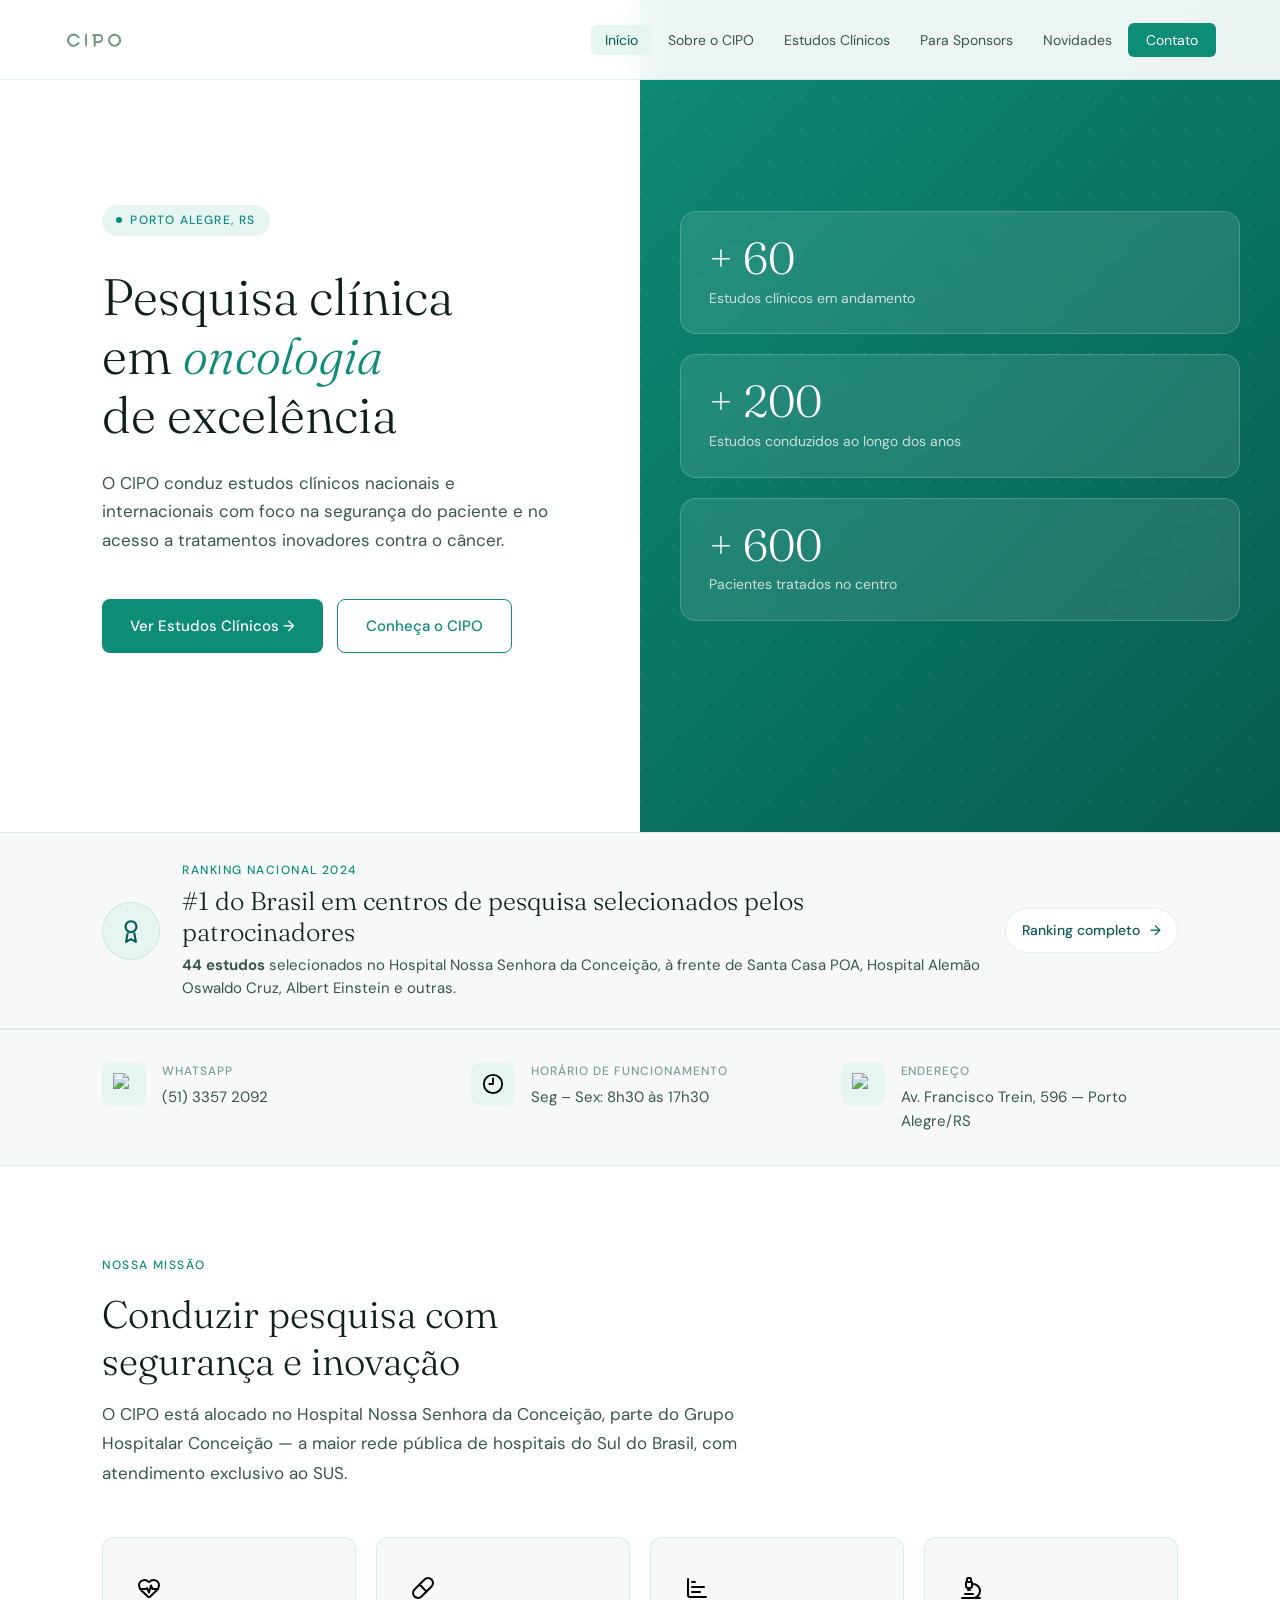
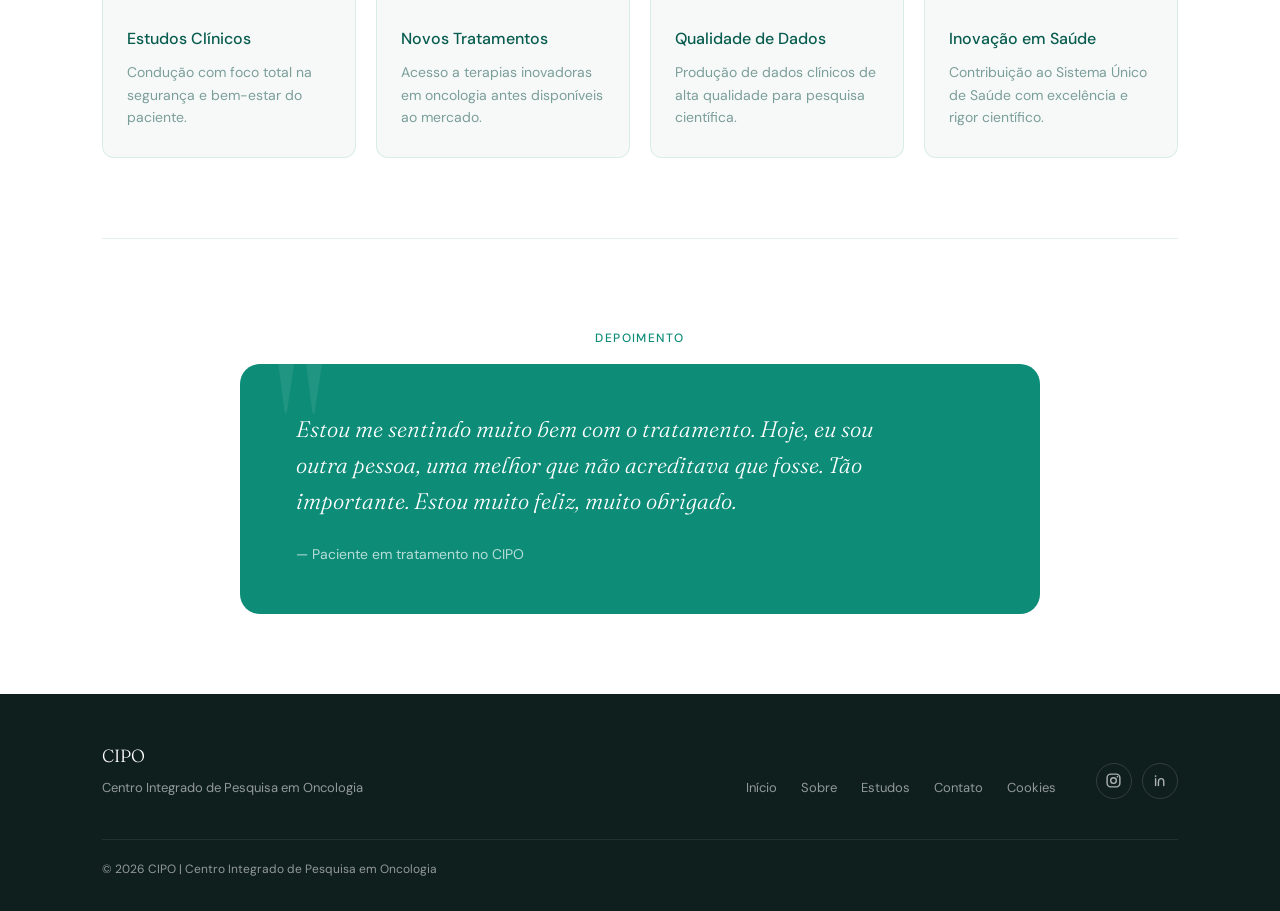
==== commit cf75ae05: "Update site icons and rename recruiter page to Para Sponsors" ====
--- a/index.html
+++ b/index.html
@@ -33,7 +33,7 @@
         <li><a href="index.html" class="active">Início</a></li>
         <li><a href="pages/sobre.html">Sobre o CIPO</a></li>
         <li><a href="pages/estudos.html">Estudos Clínicos</a></li>
-        <li><a href="pages/recrutador.html">Potencial Recrutador</a></li>
+        <li><a href="pages/recrutador.html">Para Sponsors</a></li>
         <li><a href="pages/novidades.html">Novidades</a></li>
         <li><a href="pages/contato.html" class="nav-cta">Contato</a></li>
       </ul>
@@ -106,24 +106,25 @@
       <a
         href="https://wa.me/555133572092"
         target="_blank"
+        rel="noopener"
         class="info-item"
         style="text-decoration: none; color: inherit"
       >
-        <div class="info-icon">📞</div>
+        <div class="info-icon"><img src="imagens/phone.svg" alt="WhatsApp" /></div>
         <div>
           <div class="info-label">WhatsApp</div>
           <div class="info-value">(51) 3357 2092</div>
         </div>
       </a>
       <div class="info-item">
-        <div class="info-icon">🕐</div>
+        <div class="info-icon"><img src="imagens/clock-9.svg" alt="Horário" /></div>
         <div>
           <div class="info-label">Horário de Funcionamento</div>
           <div class="info-value">Seg – Sex: 8h30 às 17h30</div>
         </div>
       </div>
       <div class="info-item">
-        <div class="info-icon">📍</div>
+        <div class="info-icon"><img src="imagens/map-pin.svg" alt="Endereço" /></div>
         <div>
           <div class="info-label">Endereço</div>
           <div class="info-value">
@@ -149,14 +150,14 @@
 
       <div class="pillars">
         <div class="pillar">
-          <div class="pillar-icon">🫀</div>
+          <div class="pillar-icon"><img src="imagens/heart-pulse.svg" alt="Estudos Clínicos" /></div>
           <div class="pillar-name">Estudos Clínicos</div>
           <div class="pillar-desc">
             Condução com foco total na segurança e bem-estar do paciente.
           </div>
         </div>
         <div class="pillar">
-          <div class="pillar-icon">💊</div>
+          <div class="pillar-icon"><img src="imagens/pill.svg" alt="Novos Tratamentos" /></div>
           <div class="pillar-name">Novos Tratamentos</div>
           <div class="pillar-desc">
             Acesso a terapias inovadoras em oncologia antes disponíveis ao
@@ -164,7 +165,7 @@
           </div>
         </div>
         <div class="pillar">
-          <div class="pillar-icon">📊</div>
+          <div class="pillar-icon"><img src="imagens/chart-bar.svg" alt="Qualidade de Dados" /></div>
           <div class="pillar-name">Qualidade de Dados</div>
           <div class="pillar-desc">
             Produção de dados clínicos de alta qualidade para pesquisa
@@ -172,7 +173,7 @@
           </div>
         </div>
         <div class="pillar">
-          <div class="pillar-icon">🔬</div>
+          <div class="pillar-icon"><img src="imagens/microscope.svg" alt="Inovação em Saúde" /></div>
           <div class="pillar-name">Inovação em Saúde</div>
           <div class="pillar-desc">
             Contribuição ao Sistema Único de Saúde com excelência e rigor
--- a/css/global.css
+++ b/css/global.css
@@ -32,7 +32,7 @@
   box-shadow: 0 2px 24px rgba(13,140,120,0.08); 
   height: 72px; }
 
-..logo {
+.logo {
   display: flex; align-items: center; gap: 14px;
   text-decoration: none;
   max-width: 240px;
@@ -146,6 +146,7 @@
   font-size: 12px; font-weight: 500; letter-spacing: 0.12em;
   text-transform: uppercase; color: var(--teal);
   margin-bottom: 16px; display: block;
+  margin-top: 10px;
 }
 .section-title {
   font-family: 'Fraunces', serif;
@@ -155,6 +156,7 @@
   text-wrap: balance;
   overflow-wrap: break-word;
   hyphens: none;
+  margin-top: 16px;
 }
 .section-body {
   font-size: 17px; color: var(--ink-mid); line-height: 1.75;
--- a/css/home.css
+++ b/css/home.css
@@ -184,7 +184,13 @@
   width: 44px; height: 44px; flex-shrink: 0;
   background: var(--teal-pale); border-radius: 10px;
   display: flex; align-items: center; justify-content: center;
-  font-size: 20px;
+  color: var(--teal-dark);
+}
+.info-icon img {
+  width: 22px;
+  height: 22px;
+  display: block;
+  color: var(--teal-dark);
 }
 .info-label {
   font-size: 12px; font-weight: 500; text-transform: uppercase;
@@ -204,7 +210,17 @@
   transition: border-color 0.2s, transform 0.2s;
 }
 .pillar:hover { border-color: var(--teal); transform: translateY(-3px); }
-.pillar-icon  { font-size: 28px; margin-bottom: 16px; }
+.pillar-icon {
+  width: 44px; height: 44px; margin-bottom: 16px;
+  display: flex; align-items: center; justify-content: center;
+  color: var(--teal-dark);
+}
+.pillar-icon img {
+  width: 24px;
+  height: 24px;
+  display: block;
+  color: var(--teal-dark);
+}
 .pillar-name  { font-weight: 500; font-size: 16px; color: var(--teal-dark); margin-bottom: 10px; }
 .pillar-desc  { font-size: 14px; color: var(--ink-soft); line-height: 1.6; }
 
